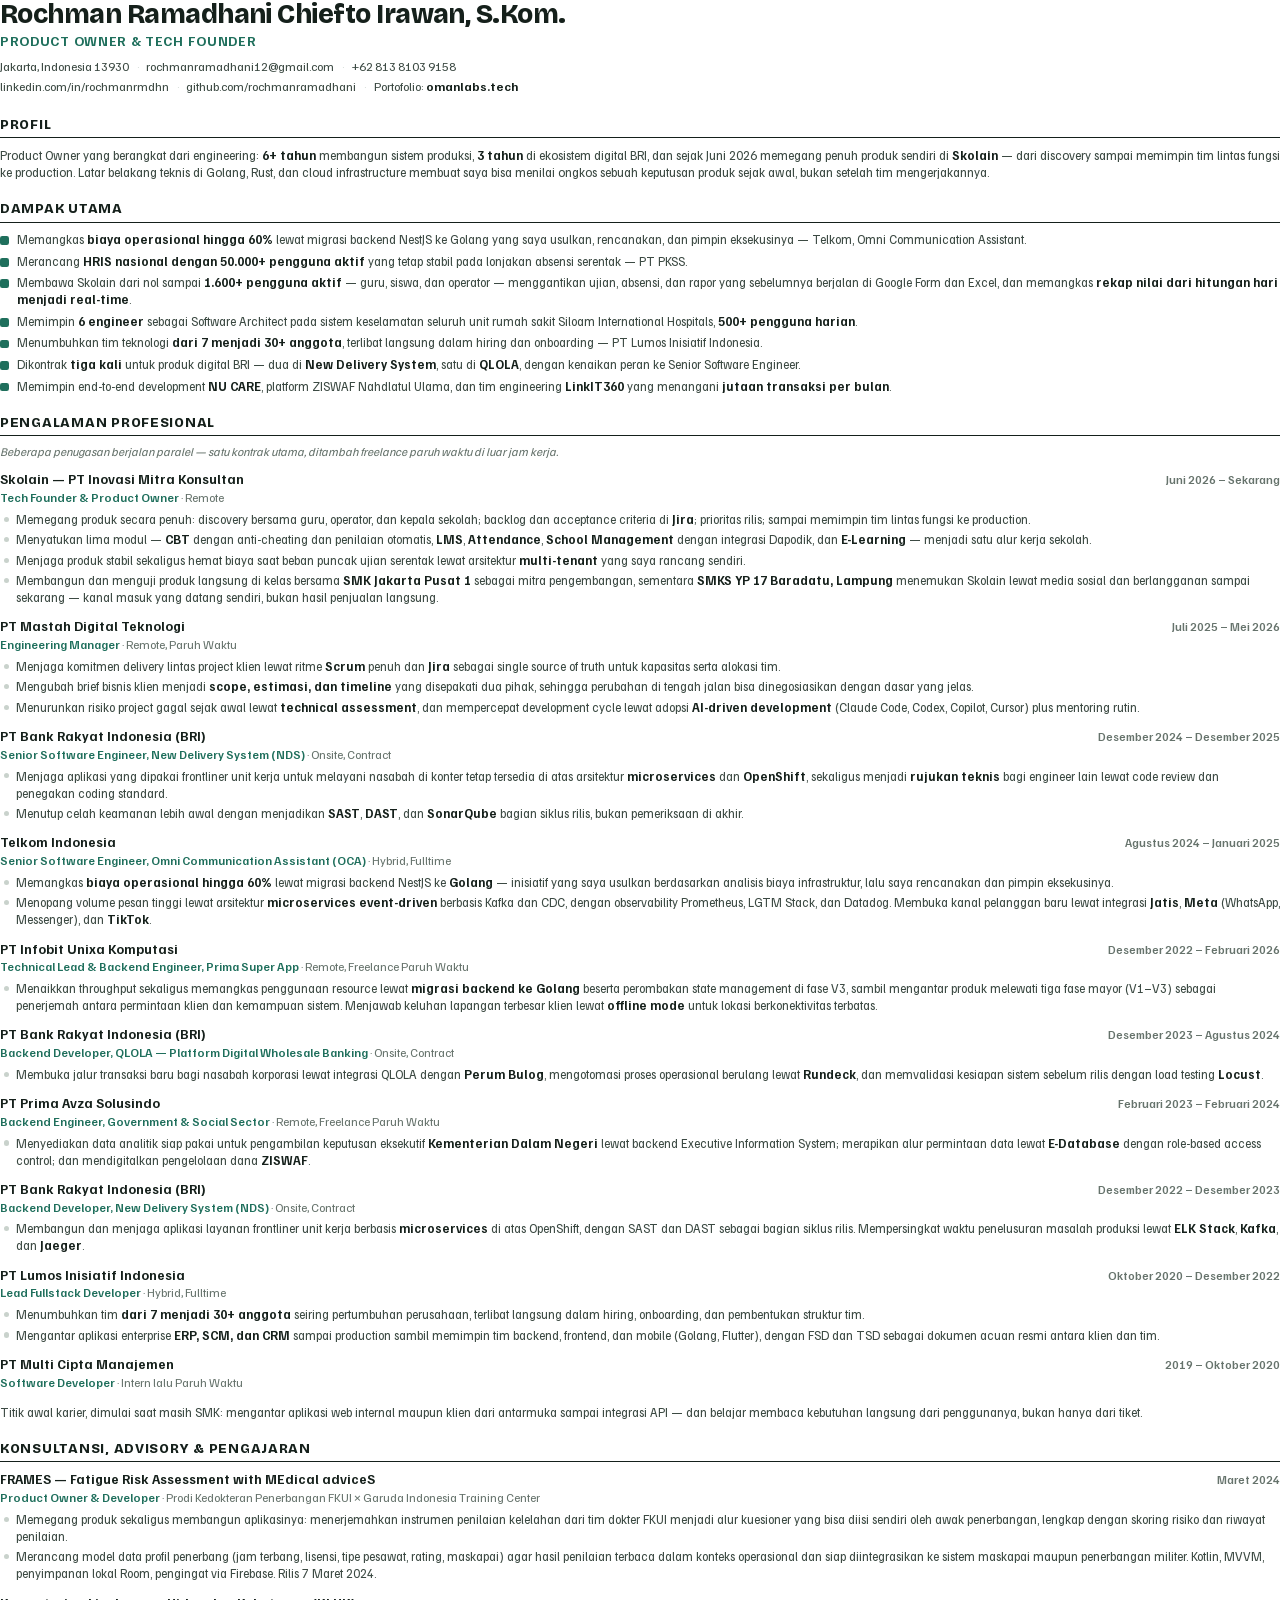
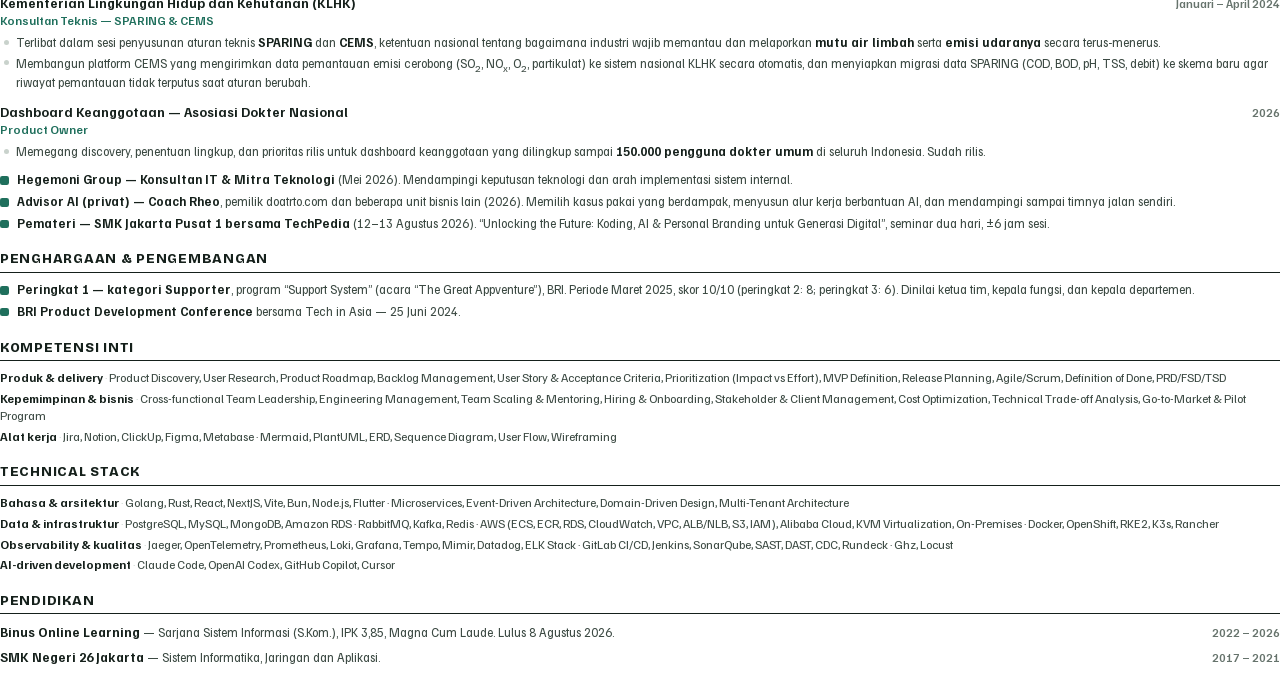
==== cv/cv.html @ 1f4e5f68 "feat: pindahkan portofolio ke omanlabs.tech Kanonik, og:url, sitemap, robots, dan tautan portofolio " ====
<!DOCTYPE html>
<html lang="id">
<head>
<meta charset="utf-8">
<title>CV — Rochman Ramadhani Chiefto Irawan</title>
<link rel="stylesheet" href="cv.css">
</head>
<body>

<header>
  <h1>Rochman Ramadhani Chiefto Irawan, S.Kom.</h1>
  <p class="role">Product Owner &amp; Tech Founder</p>
  <p class="contact">
    Jakarta, Indonesia 13930
    <span class="sep">·</span> <a href="mailto:rochmanramadhani12@gmail.com">rochmanramadhani12@gmail.com</a>
    <span class="sep">·</span> <a href="https://wa.me/6281381039158">+62 813 8103 9158</a><br>
    <a href="https://www.linkedin.com/in/rochmanrmdhn">linkedin.com/in/rochmanrmdhn</a>
    <span class="sep">·</span> <a href="https://github.com/rochmanramadhani">github.com/rochmanramadhani</a>
    <span class="sep">·</span> Portofolio: <a class="portfolio" href="https://omanlabs.tech">omanlabs.tech</a>
  </p>
</header>

<h2>Profil</h2>
<p class="profil">
  Product Owner yang berangkat dari engineering: <b>6+ tahun</b> membangun sistem produksi, <b>3 tahun</b> di
  ekosistem digital BRI, dan sejak Juni 2026 memegang penuh produk sendiri di <b>Skolain</b> — dari discovery sampai
  memimpin tim lintas fungsi ke production. Latar belakang teknis di Golang, Rust, dan cloud infrastructure
  membuat saya bisa menilai ongkos sebuah keputusan produk sejak awal, bukan setelah tim mengerjakannya.
</p>

<h2>Dampak Utama</h2>
<ul class="dampak">
  <li>Memangkas <b>biaya operasional hingga 60%</b> lewat migrasi backend NestJS ke Golang yang saya usulkan,
      rencanakan, dan pimpin eksekusinya — Telkom, Omni Communication Assistant.</li>
  <li>Merancang <b>HRIS nasional dengan 50.000+ pengguna aktif</b> yang tetap stabil pada lonjakan absensi
      serentak — PT PKSS.</li>
  <li>Membawa Skolain dari nol sampai <b>1.600+ pengguna aktif</b> — guru, siswa, dan operator — menggantikan
      ujian, absensi, dan rapor yang sebelumnya berjalan di Google Form dan Excel, dan memangkas
      <b>rekap nilai dari hitungan hari menjadi real-time</b>.</li>
  <li>Memimpin <b>6 engineer</b> sebagai Software Architect pada sistem keselamatan seluruh unit rumah sakit
      Siloam International Hospitals, <b>500+ pengguna harian</b>.</li>
  <li>Menumbuhkan tim teknologi <b>dari 7 menjadi 30+ anggota</b>, terlibat langsung dalam hiring dan
      onboarding — PT Lumos Inisiatif Indonesia.</li>
  <li>Dikontrak <b>tiga kali</b> untuk produk digital BRI — dua di <b>New Delivery System</b>, satu di <b>QLOLA</b>,
      dengan kenaikan peran ke Senior Software Engineer.</li>
  <li>Memimpin end-to-end development <b>NU CARE</b>, platform ZISWAF Nahdlatul Ulama, dan tim engineering
      <b>LinkIT360</b> yang menangani <b>jutaan transaksi per bulan</b>.</li>
</ul>

<h2>Pengalaman Profesional</h2>
<p class="note">
  Beberapa penugasan berjalan paralel — satu kontrak utama, ditambah freelance paruh waktu di luar jam kerja.
</p>

<div class="entry">
  <div class="entry-head">
    <span class="entry-org">Skolain — PT Inovasi Mitra Konsultan</span>
    <span class="entry-when">Juni 2026 – Sekarang</span>
  </div>
  <p class="entry-role">Tech Founder &amp; Product Owner <span class="mode">· Remote</span></p>
  <ul>
    <li>Memegang produk secara penuh: discovery bersama guru, operator, dan kepala sekolah; backlog dan
        acceptance criteria di <b>Jira</b>; prioritas rilis; sampai memimpin tim lintas fungsi ke production.</li>
    <li>Menyatukan lima modul — <b>CBT</b> dengan anti-cheating dan penilaian otomatis, <b>LMS</b>,
        <b>Attendance</b>, <b>School Management</b> dengan integrasi Dapodik, dan <b>E-Learning</b> — menjadi
        satu alur kerja sekolah.</li>
    <li>Menjaga produk stabil sekaligus hemat biaya saat beban puncak ujian serentak lewat arsitektur
        <b>multi-tenant</b> yang saya rancang sendiri.</li>
    <li>Membangun dan menguji produk langsung di kelas bersama <b>SMK Jakarta Pusat 1</b> sebagai mitra
        pengembangan, sementara <b>SMKS YP 17 Baradatu, Lampung</b> menemukan Skolain lewat media sosial
        dan berlangganan sampai sekarang — kanal masuk yang datang sendiri, bukan hasil penjualan langsung.</li>
  </ul>
</div>

<div class="entry">
  <div class="entry-head">
    <span class="entry-org">PT Mastah Digital Teknologi</span>
    <span class="entry-when">Juli 2025 – Mei 2026</span>
  </div>
  <p class="entry-role">Engineering Manager <span class="mode">· Remote, Paruh Waktu</span></p>
  <ul>
    <li>Menjaga komitmen delivery lintas project klien lewat ritme <b>Scrum</b> penuh dan <b>Jira</b> sebagai
        single source of truth untuk kapasitas serta alokasi tim.</li>
    <li>Mengubah brief bisnis klien menjadi <b>scope, estimasi, dan timeline</b> yang disepakati dua pihak,
        sehingga perubahan di tengah jalan bisa dinegosiasikan dengan dasar yang jelas.</li>
    <li>Menurunkan risiko project gagal sejak awal lewat <b>technical assessment</b>, dan mempercepat development
        cycle lewat adopsi <b>AI-driven development</b> (Claude Code, Codex, Copilot, Cursor) plus mentoring rutin.</li>
  </ul>
</div>

<div class="entry">
  <div class="entry-head">
    <span class="entry-org">PT Bank Rakyat Indonesia (BRI)</span>
    <span class="entry-when">Desember 2024 – Desember 2025</span>
  </div>
  <p class="entry-role">Senior Software Engineer, New Delivery System (NDS) <span class="mode">· Onsite, Contract</span></p>
  <ul>
    <li>Menjaga aplikasi yang dipakai frontliner unit kerja untuk melayani nasabah di konter tetap tersedia
        di atas arsitektur <b>microservices</b> dan <b>OpenShift</b>, sekaligus menjadi <b>rujukan teknis</b>
        bagi engineer lain lewat code review dan penegakan coding standard.</li>
    <li>Menutup celah keamanan lebih awal dengan menjadikan <b>SAST</b>, <b>DAST</b>, dan <b>SonarQube</b>
        bagian siklus rilis, bukan pemeriksaan di akhir.</li>
  </ul>
</div>

<div class="entry">
  <div class="entry-head">
    <span class="entry-org">Telkom Indonesia</span>
    <span class="entry-when">Agustus 2024 – Januari 2025</span>
  </div>
  <p class="entry-role">Senior Software Engineer, Omni Communication Assistant (OCA) <span class="mode">· Hybrid, Fulltime</span></p>
  <ul>
    <li>Memangkas <b>biaya operasional hingga 60%</b> lewat migrasi backend NestJS ke <b>Golang</b> — inisiatif
        yang saya usulkan berdasarkan analisis biaya infrastruktur, lalu saya rencanakan dan pimpin eksekusinya.</li>
    <li>Menopang volume pesan tinggi lewat arsitektur <b>microservices event-driven</b> berbasis Kafka dan CDC,
        dengan observability Prometheus, LGTM Stack, dan Datadog. Membuka kanal pelanggan baru lewat integrasi
        <b>Jatis</b>, <b>Meta</b> (WhatsApp, Messenger), dan <b>TikTok</b>.</li>
  </ul>
</div>

<div class="entry">
  <div class="entry-head">
    <span class="entry-org">PT Infobit Unixa Komputasi</span>
    <span class="entry-when">Desember 2022 – Februari 2026</span>
  </div>
  <p class="entry-role">Technical Lead &amp; Backend Engineer, Prima Super App <span class="mode">· Remote, Freelance Paruh Waktu</span></p>
  <ul>
    <li>Menaikkan throughput sekaligus memangkas penggunaan resource lewat <b>migrasi backend ke Golang</b>
        beserta perombakan state management di fase V3, sambil mengantar produk melewati tiga fase mayor (V1–V3)
        sebagai penerjemah antara permintaan klien dan kemampuan sistem. Menjawab keluhan lapangan terbesar klien
        lewat <b>offline mode</b> untuk lokasi berkonektivitas terbatas.</li>

  </ul>
</div>

<div class="entry">
  <div class="entry-head">
    <span class="entry-org">PT Bank Rakyat Indonesia (BRI)</span>
    <span class="entry-when">Desember 2023 – Agustus 2024</span>
  </div>
  <p class="entry-role">Backend Developer, QLOLA — Platform Digital Wholesale Banking <span class="mode">· Onsite, Contract</span></p>
  <ul>
    <li>Membuka jalur transaksi baru bagi nasabah korporasi lewat integrasi QLOLA dengan <b>Perum Bulog</b>,
        mengotomasi proses operasional berulang lewat <b>Rundeck</b>, dan memvalidasi kesiapan sistem sebelum rilis
        dengan load testing <b>Locust</b>.</li>
  </ul>
</div>

<div class="entry">
  <div class="entry-head">
    <span class="entry-org">PT Prima Avza Solusindo</span>
    <span class="entry-when">Februari 2023 – Februari 2024</span>
  </div>
  <p class="entry-role">Backend Engineer, Government &amp; Social Sector <span class="mode">· Remote, Freelance Paruh Waktu</span></p>
  <ul>
    <li>Menyediakan data analitik siap pakai untuk pengambilan keputusan eksekutif <b>Kementerian Dalam Negeri</b>
        lewat backend Executive Information System; merapikan alur permintaan data lewat <b>E-Database</b>
        dengan role-based access control; dan mendigitalkan pengelolaan dana <b>ZISWAF</b>.</li>

  </ul>
</div>

<div class="entry">
  <div class="entry-head">
    <span class="entry-org">PT Bank Rakyat Indonesia (BRI)</span>
    <span class="entry-when">Desember 2022 – Desember 2023</span>
  </div>
  <p class="entry-role">Backend Developer, New Delivery System (NDS) <span class="mode">· Onsite, Contract</span></p>
  <ul>
    <li>Membangun dan menjaga aplikasi layanan frontliner unit kerja berbasis <b>microservices</b> di atas
        OpenShift, dengan SAST dan DAST sebagai bagian siklus rilis. Mempersingkat waktu penelusuran masalah
        produksi lewat <b>ELK Stack</b>, <b>Kafka</b>, dan <b>Jaeger</b>.</li>

  </ul>
</div>

<div class="entry">
  <div class="entry-head">
    <span class="entry-org">PT Lumos Inisiatif Indonesia</span>
    <span class="entry-when">Oktober 2020 – Desember 2022</span>
  </div>
  <p class="entry-role">Lead Fullstack Developer <span class="mode">· Hybrid, Fulltime</span></p>
  <ul>
    <li>Menumbuhkan tim <b>dari 7 menjadi 30+ anggota</b> seiring pertumbuhan perusahaan, terlibat langsung
        dalam hiring, onboarding, dan pembentukan struktur tim.</li>
    <li>Mengantar aplikasi enterprise <b>ERP, SCM, dan CRM</b> sampai production sambil memimpin tim backend,
        frontend, dan mobile (Golang, Flutter), dengan FSD dan TSD sebagai dokumen acuan resmi antara klien dan tim.</li>
  </ul>
</div>

<div class="entry">
  <div class="entry-head">
    <span class="entry-org">PT Multi Cipta Manajemen</span>
    <span class="entry-when">2019 – Oktober 2020</span>
  </div>
  <p class="entry-role">Software Developer <span class="mode">· Intern lalu Paruh Waktu</span></p>
  <p class="oneline">
    Titik awal karier, dimulai saat masih SMK: mengantar aplikasi web internal maupun klien dari antarmuka
    sampai integrasi API — dan belajar membaca kebutuhan langsung dari penggunanya, bukan hanya dari tiket.
  </p>
</div>

<h2>Konsultansi, Advisory &amp; Pengajaran</h2>

<div class="entry">
  <div class="entry-head">
    <span class="entry-org">FRAMES — Fatigue Risk Assessment with MEdical adviceS</span>
    <span class="entry-when">Maret 2024</span>
  </div>
  <p class="entry-role">Product Owner &amp; Developer <span class="mode">· Prodi Kedokteran Penerbangan FKUI × Garuda Indonesia Training Center</span></p>
  <ul>
    <li>Memegang produk sekaligus membangun aplikasinya: menerjemahkan instrumen penilaian kelelahan dari tim
        dokter FKUI menjadi alur kuesioner yang bisa diisi sendiri oleh awak penerbangan, lengkap dengan
        skoring risiko dan riwayat penilaian.</li>
    <li>Merancang model data profil penerbang (jam terbang, lisensi, tipe pesawat, rating, maskapai) agar hasil
        penilaian terbaca dalam konteks operasional dan siap diintegrasikan ke sistem maskapai maupun penerbangan
        militer. Kotlin, MVVM, penyimpanan lokal Room, pengingat via Firebase. Rilis 7 Maret 2024.</li>
  </ul>
</div>

<div class="entry">
  <div class="entry-head">
    <span class="entry-org">Kementerian Lingkungan Hidup dan Kehutanan (KLHK)</span>
    <span class="entry-when">Januari – April 2024</span>
  </div>
  <p class="entry-role">Konsultan Teknis — SPARING &amp; CEMS</p>
  <ul>
    <li>Terlibat dalam sesi penyusunan aturan teknis <b>SPARING</b> dan <b>CEMS</b>, ketentuan nasional tentang
        bagaimana industri wajib memantau dan melaporkan <b>mutu air limbah</b> serta <b>emisi udaranya</b>
        secara terus-menerus.</li>
    <li>Membangun platform CEMS yang mengirimkan data pemantauan emisi cerobong (SO<sub>2</sub>, NO<sub>x</sub>,
        O<sub>2</sub>, partikulat) ke sistem nasional KLHK secara otomatis, dan menyiapkan migrasi data SPARING
        (COD, BOD, pH, TSS, debit) ke skema baru agar riwayat pemantauan tidak terputus saat aturan berubah.</li>

  </ul>
</div>

<div class="entry">
  <div class="entry-head">
    <span class="entry-org">Dashboard Keanggotaan — Asosiasi Dokter Nasional</span>
    <span class="entry-when">2026</span>
  </div>
  <p class="entry-role">Product Owner</p>
  <ul>
    <li>Memegang discovery, penentuan lingkup, dan prioritas rilis untuk dashboard keanggotaan yang dilingkup
        sampai <b>150.000 pengguna dokter umum</b> di seluruh Indonesia. Sudah rilis.</li>
  </ul>
</div>

<ul class="dampak">
  <li><b>Hegemoni Group — Konsultan IT &amp; Mitra Teknologi</b> (Mei 2026). Mendampingi keputusan teknologi dan
      arah implementasi sistem internal.</li>
  <li><b>Advisor AI (privat) — Coach Rheo</b>, pemilik doatrto.com dan beberapa unit bisnis lain (2026). Memilih
      kasus pakai yang berdampak, menyusun alur kerja berbantuan AI, dan mendampingi sampai timnya jalan sendiri.</li>
  <li><b>Pemateri — SMK Jakarta Pusat 1 bersama TechPedia</b> (12–13 Agustus 2026). “Unlocking the Future: Koding,
      AI &amp; Personal Branding untuk Generasi Digital”, seminar dua hari, ±6 jam sesi.</li>
</ul>

<h2>Penghargaan &amp; Pengembangan</h2>
<ul class="dampak">
  <li><b>Peringkat 1 — kategori Supporter</b>, program “Support System” (acara “The Great Appventure”), BRI.
      Periode Maret 2025, skor 10/10 (peringkat 2: 8; peringkat 3: 6). Dinilai ketua tim, kepala fungsi, dan
      kepala departemen.</li>
  <li><b>BRI Product Development Conference</b> bersama Tech in Asia — 25 Juni 2024.</li>
</ul>

<h2>Kompetensi Inti</h2>
<div class="rows">
  <div class="row"><span class="k">Produk &amp; delivery</span>Product Discovery, User Research, Product Roadmap, Backlog Management, User Story &amp; Acceptance Criteria, Prioritization (Impact vs Effort), MVP Definition, Release Planning, Agile/Scrum, Definition of Done, PRD/FSD/TSD</div>
  <div class="row"><span class="k">Kepemimpinan &amp; bisnis</span>Cross-functional Team Leadership, Engineering Management, Team Scaling &amp; Mentoring, Hiring &amp; Onboarding, Stakeholder &amp; Client Management, Cost Optimization, Technical Trade-off Analysis, Go-to-Market &amp; Pilot Program</div>
  <div class="row"><span class="k">Alat kerja</span>Jira, Notion, ClickUp, Figma, Metabase · Mermaid, PlantUML, ERD, Sequence Diagram, User Flow, Wireframing</div>
</div>

<h2>Technical Stack</h2>
<div class="rows">
  <div class="row"><span class="k">Bahasa &amp; arsitektur</span>Golang, Rust, React, NextJS, Vite, Bun, Node.js, Flutter · Microservices, Event-Driven Architecture, Domain-Driven Design, Multi-Tenant Architecture</div>
  <div class="row"><span class="k">Data &amp; infrastruktur</span>PostgreSQL, MySQL, MongoDB, Amazon RDS · RabbitMQ, Kafka, Redis · AWS (ECS, ECR, RDS, CloudWatch, VPC, ALB/NLB, S3, IAM), Alibaba Cloud, KVM Virtualization, On-Premises · Docker, OpenShift, RKE2, K3s, Rancher</div>
  <div class="row"><span class="k">Observability &amp; kualitas</span>Jaeger, OpenTelemetry, Prometheus, Loki, Grafana, Tempo, Mimir, Datadog, ELK Stack · GitLab CI/CD, Jenkins, SonarQube, SAST, DAST, CDC, Rundeck · Ghz, Locust</div>
  <div class="row"><span class="k">AI-driven development</span>Claude Code, OpenAI Codex, GitHub Copilot, Cursor</div>
</div>

<h2>Pendidikan</h2>
<div class="edu">
  <span class="what"><b>Binus Online Learning</b> — Sarjana Sistem Informasi (S.Kom.), IPK 3,85, Magna Cum Laude. Lulus 8 Agustus 2026.</span>
  <span class="when">2022 – 2026</span>
</div>
<div class="edu">
  <span class="what"><b>SMK Negeri 26 Jakarta</b> — Sistem Informatika, Jaringan dan Aplikasi.</span>
  <span class="when">2017 – 2021</span>
</div>



</body>
</html>
---- cv/cv.css ----
/* ============================================================
   CV — Rochman Ramadhani Chiefto Irawan
   Satu kolom, teks asli, tanpa tabel layout dan tanpa gambar teks.
   Dirender lewat Chrome headless --print-to-pdf (lihat build.sh).

   Aturan yang dipegang di sini:
   - Satu kolom penuh. Parser ATS membaca dua kolom secara acak.
   - Semua tautan dicetak sebagai URL yang terlihat, bukan anchor text.
     Parser membuang href dan menyimpan teksnya — CV lama menghasilkan
     literal "linkedin" tanpa alamat sama sekali.
   - Font di-embed lokal. Jangan pakai <link> Google Fonts: headless
     Chrome bisa mencetak sebelum webfont selesai dimuat, dan PDF-nya
     diam-diam beda dari preview di browser.
   ============================================================ */

@font-face{font-family:'Familjen Grotesk';font-style:normal;font-weight:400 700;font-display:block;
  src:url(../assets/fonts/familjen-grotesk.woff2) format('woff2');}
@font-face{font-family:'Bricolage Grotesque';font-style:normal;font-weight:400 800;font-display:block;
  src:url(../assets/fonts/bricolage-grotesque.woff2) format('woff2');}

@page{size:A4;margin:12mm 13mm 11mm;}

:root{
  --ink:#15201B;
  --ink-soft:#3C4A43;
  --ink-mute:#66736C;
  --rule:#C9D2CC;
  --accent:#1F6F5C;
}

*{box-sizing:border-box;}
html,body{margin:0;padding:0;}
body{
  font-family:'Familjen Grotesk',-apple-system,BlinkMacSystemFont,'Segoe UI',sans-serif;
  font-size:9.4pt;
  line-height:1.38;
  color:var(--ink);
  -webkit-print-color-adjust:exact;print-color-adjust:exact;
}

/* ---------- kepala ---------- */
h1{
  margin:0 0 .8mm;
  font-family:'Bricolage Grotesque','Familjen Grotesk',sans-serif;
  font-size:20pt;font-weight:800;letter-spacing:-.02em;line-height:1.05;
}
.role{
  margin:0 0 1.9mm;
  font-size:10.4pt;font-weight:700;letter-spacing:.05em;text-transform:uppercase;
  color:var(--accent);
}
.contact{margin:0;font-size:9.3pt;line-height:1.6;color:var(--ink-soft);}
.contact a{color:var(--ink-soft);text-decoration:none;}
.contact a.portfolio{color:var(--ink);font-weight:700;}
/* Anchor lain di badan dokumen tetap tampak seperti teks biasa —
   yang penting bisa diklik, bukan tampil biru bergaris bawah. */
a{color:inherit;text-decoration:none;}
.contact .sep{color:var(--rule);padding:0 1.5mm;}
.portfolio{font-weight:700;color:var(--ink);}

/* ---------- judul bagian ---------- */
h2{
  margin:5mm 0 2.2mm;
  padding-bottom:.8mm;
  border-bottom:1.1pt solid var(--ink);
  font-family:'Bricolage Grotesque','Familjen Grotesk',sans-serif;
  font-size:10pt;font-weight:800;letter-spacing:.055em;text-transform:uppercase;
  break-after:avoid;page-break-after:avoid;
}

/* ---------- profil ---------- */
.profil{margin:0;font-size:9.5pt;line-height:1.38;color:var(--ink-soft);}
.profil b{color:var(--ink);font-weight:700;}

/* ---------- dampak utama ---------- */
.dampak{margin:0;padding:0;list-style:none;}
.dampak li{
  position:relative;padding-left:4.6mm;margin-bottom:1.2mm;
  font-size:9.4pt;line-height:1.36;color:var(--ink-soft);
}
.dampak li::before{
  content:"";position:absolute;left:0;top:1.35mm;
  width:2.3mm;height:2.3mm;border-radius:.6mm;background:var(--accent);
}
.dampak b{color:var(--ink);font-weight:700;}

/* ---------- entri pengalaman ---------- */
.entry{margin-bottom:3mm;break-inside:avoid;page-break-inside:avoid;}
.entry-head{display:flex;justify-content:space-between;align-items:baseline;gap:6mm;}
.entry-org{font-size:10pt;font-weight:700;color:var(--ink);}
.entry-when{flex:0 0 auto;font-size:8.7pt;font-weight:600;color:var(--ink-mute);white-space:nowrap;}
.entry-role{margin:.3mm 0 1.1mm;font-size:9.1pt;font-weight:600;color:var(--accent);}
.entry-role .mode{font-weight:400;color:var(--ink-mute);}

.entry ul{margin:0;padding:0 0 0 4.2mm;list-style:none;}
.entry li{position:relative;margin-bottom:.9mm;font-size:9.4pt;line-height:1.36;color:var(--ink-soft);}
.entry li::before{
  content:"";position:absolute;left:-3.2mm;top:1.55mm;
  width:1.35mm;height:1.35mm;border-radius:50%;background:var(--rule);
}
.entry li b{color:var(--ink);font-weight:700;}

/* satu baris tanpa bullet, untuk peran-peran awal */
.entry .oneline{font-size:9.4pt;line-height:1.36;color:var(--ink-soft);}

/* ---------- catatan kecil di bawah judul bagian ---------- */
.note{
  margin:0 0 2.6mm;font-size:8.9pt;line-height:1.38;color:var(--ink-mute);font-style:italic;
}

/* ---------- kompetensi & stack ---------- */
.rows{margin:0;}
.row{margin-bottom:1.1mm;font-size:9.2pt;line-height:1.36;color:var(--ink-soft);}
.row .k{font-weight:700;color:var(--ink);}
.row .k::after{content:" · ";color:var(--rule);font-weight:400;}

/* ---------- pendidikan ---------- */
.edu{display:flex;justify-content:space-between;align-items:baseline;gap:6mm;margin-bottom:1.8mm;}
.edu .what{font-size:9.4pt;color:var(--ink-soft);}
.edu .what b{font-size:9.9pt;color:var(--ink);font-weight:700;}
.edu .when{flex:0 0 auto;font-size:8.7pt;font-weight:600;color:var(--ink-mute);white-space:nowrap;}

/* ---------- kaki ---------- */
.tail{
  margin-top:3mm;padding-top:1.6mm;border-top:.8pt solid var(--rule);
  font-size:8.6pt;color:var(--ink-mute);
}
.tail b{color:var(--ink);}
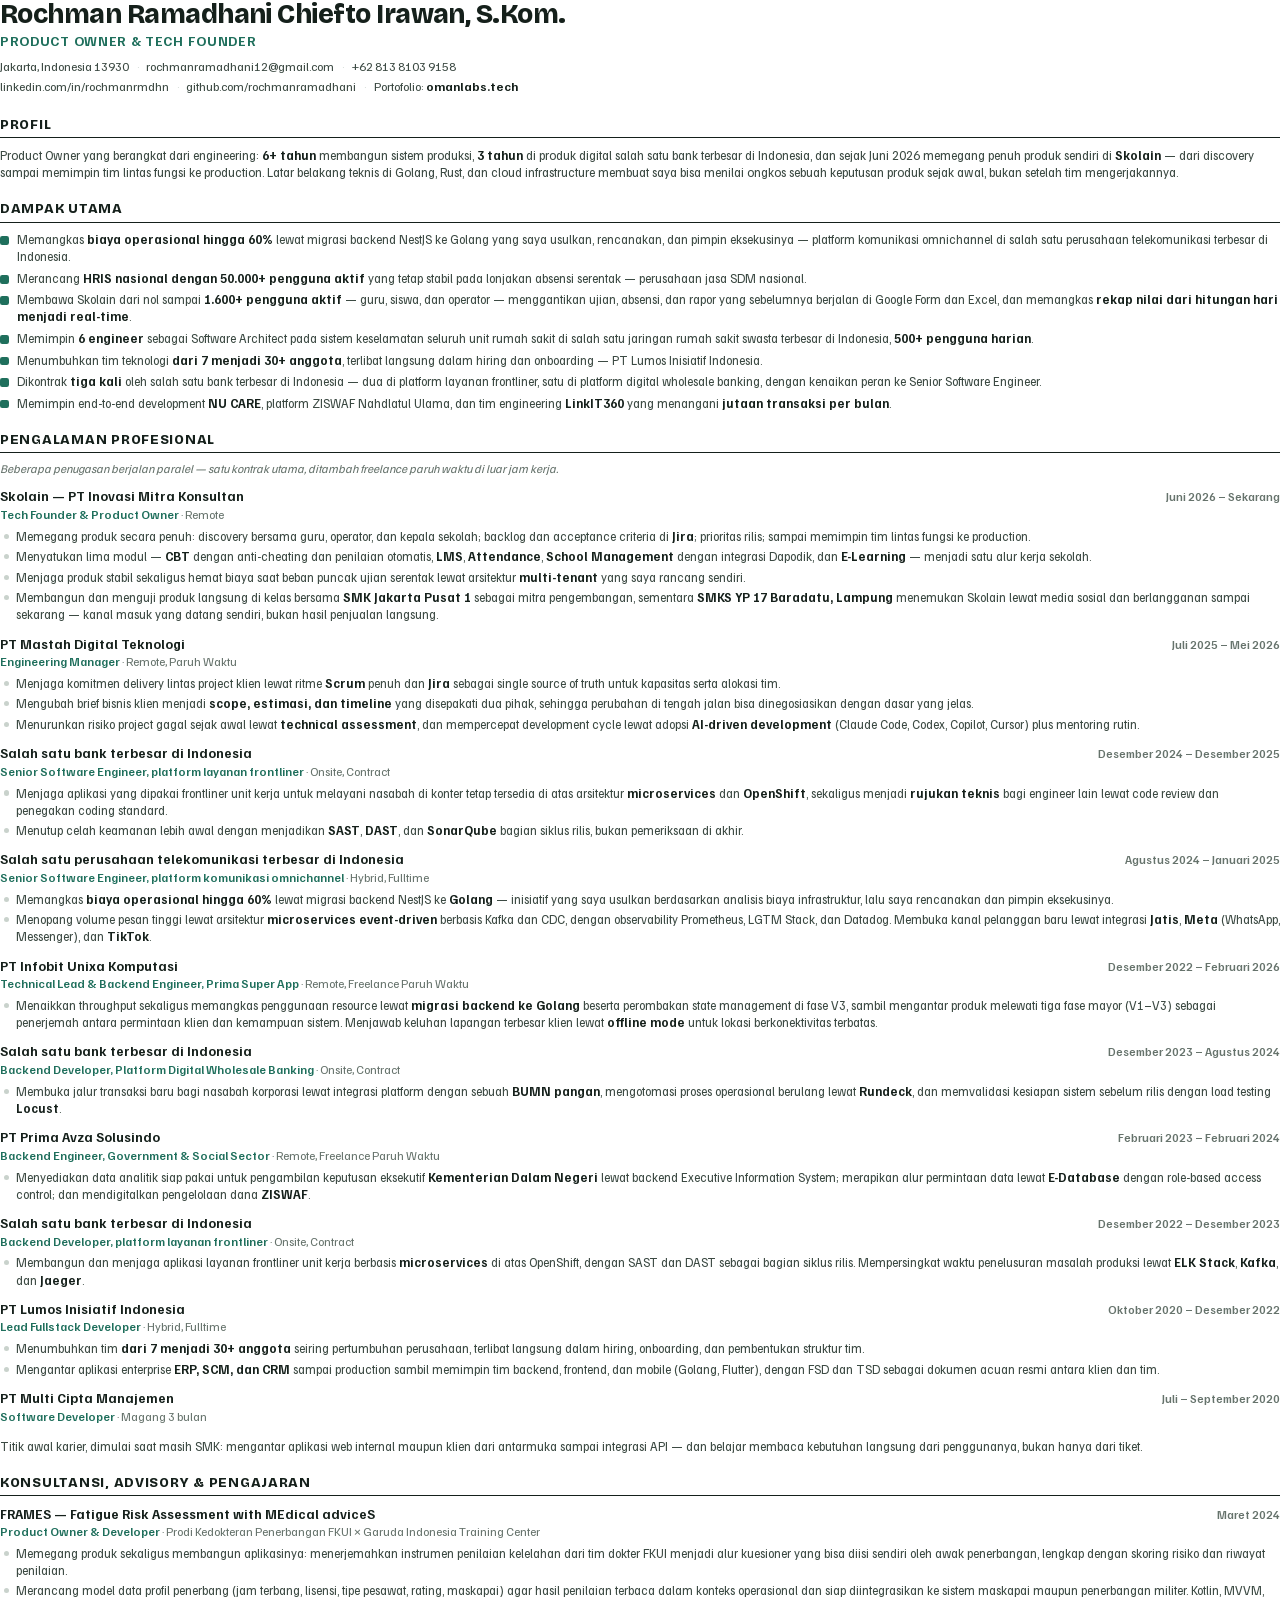
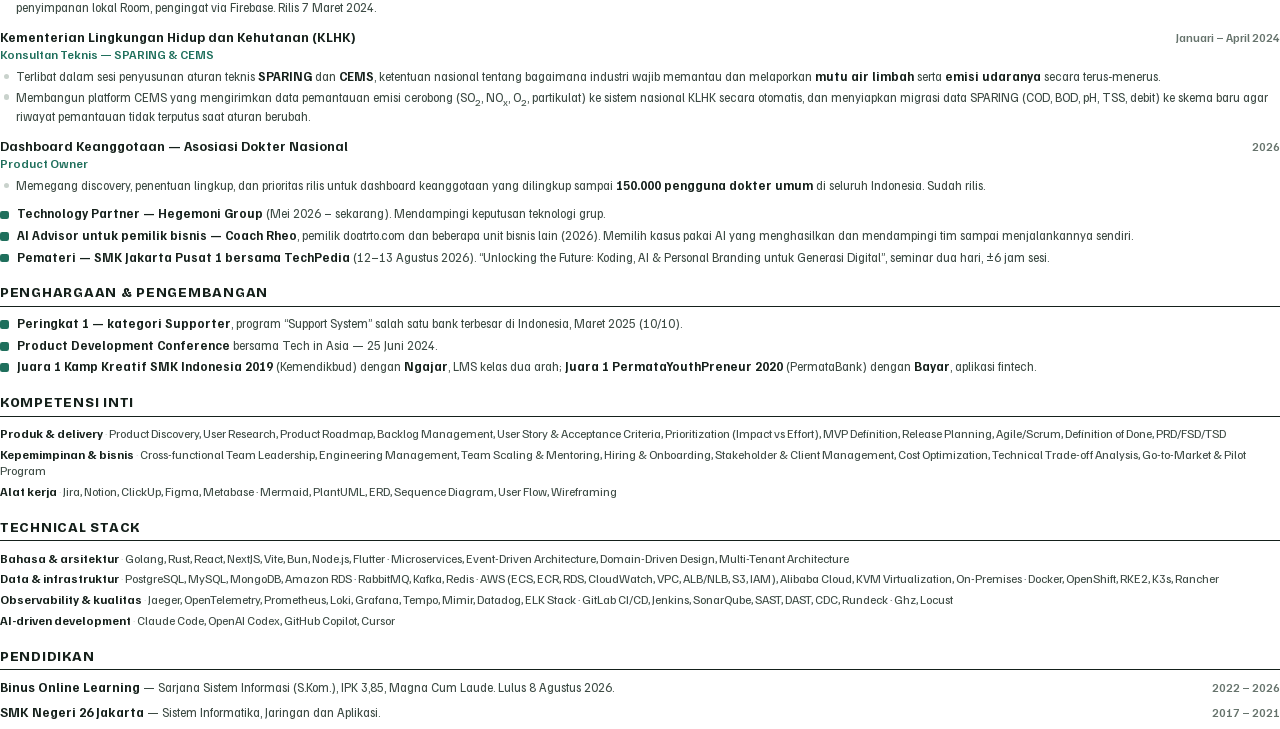
==== commit e0f0f866: "feat: profil v4 — 6+ tahun, nama klien disamarkan, Ngajar & Bayar, PROFIL.md" ====
--- a/cv/cv.html
+++ b/cv/cv.html
@@ -23,26 +23,28 @@
 <h2>Profil</h2>
 <p class="profil">
   Product Owner yang berangkat dari engineering: <b>6+ tahun</b> membangun sistem produksi, <b>3 tahun</b> di
-  ekosistem digital BRI, dan sejak Juni 2026 memegang penuh produk sendiri di <b>Skolain</b> — dari discovery sampai
-  memimpin tim lintas fungsi ke production. Latar belakang teknis di Golang, Rust, dan cloud infrastructure
-  membuat saya bisa menilai ongkos sebuah keputusan produk sejak awal, bukan setelah tim mengerjakannya.
+  produk digital salah satu bank terbesar di Indonesia, dan sejak Juni 2026 memegang penuh produk sendiri di
+  <b>Skolain</b> — dari discovery sampai memimpin tim lintas fungsi ke production. Latar belakang teknis di Golang,
+  Rust, dan cloud infrastructure membuat saya bisa menilai ongkos sebuah keputusan produk sejak awal, bukan
+  setelah tim mengerjakannya.
 </p>
 
 <h2>Dampak Utama</h2>
 <ul class="dampak">
   <li>Memangkas <b>biaya operasional hingga 60%</b> lewat migrasi backend NestJS ke Golang yang saya usulkan,
-      rencanakan, dan pimpin eksekusinya — Telkom, Omni Communication Assistant.</li>
+      rencanakan, dan pimpin eksekusinya — platform komunikasi omnichannel di salah satu perusahaan
+      telekomunikasi terbesar di Indonesia.</li>
   <li>Merancang <b>HRIS nasional dengan 50.000+ pengguna aktif</b> yang tetap stabil pada lonjakan absensi
-      serentak — PT PKSS.</li>
+      serentak — perusahaan jasa SDM nasional.</li>
   <li>Membawa Skolain dari nol sampai <b>1.600+ pengguna aktif</b> — guru, siswa, dan operator — menggantikan
       ujian, absensi, dan rapor yang sebelumnya berjalan di Google Form dan Excel, dan memangkas
       <b>rekap nilai dari hitungan hari menjadi real-time</b>.</li>
   <li>Memimpin <b>6 engineer</b> sebagai Software Architect pada sistem keselamatan seluruh unit rumah sakit
-      Siloam International Hospitals, <b>500+ pengguna harian</b>.</li>
+      di salah satu jaringan rumah sakit swasta terbesar di Indonesia, <b>500+ pengguna harian</b>.</li>
   <li>Menumbuhkan tim teknologi <b>dari 7 menjadi 30+ anggota</b>, terlibat langsung dalam hiring dan
       onboarding — PT Lumos Inisiatif Indonesia.</li>
-  <li>Dikontrak <b>tiga kali</b> untuk produk digital BRI — dua di <b>New Delivery System</b>, satu di <b>QLOLA</b>,
-      dengan kenaikan peran ke Senior Software Engineer.</li>
+  <li>Dikontrak <b>tiga kali</b> oleh salah satu bank terbesar di Indonesia — dua di platform layanan frontliner,
+      satu di platform digital wholesale banking, dengan kenaikan peran ke Senior Software Engineer.</li>
   <li>Memimpin end-to-end development <b>NU CARE</b>, platform ZISWAF Nahdlatul Ulama, dan tim engineering
       <b>LinkIT360</b> yang menangani <b>jutaan transaksi per bulan</b>.</li>
 </ul>
@@ -90,10 +92,10 @@
 
 <div class="entry">
   <div class="entry-head">
-    <span class="entry-org">PT Bank Rakyat Indonesia (BRI)</span>
+    <span class="entry-org">Salah satu bank terbesar di Indonesia</span>
     <span class="entry-when">Desember 2024 – Desember 2025</span>
   </div>
-  <p class="entry-role">Senior Software Engineer, New Delivery System (NDS) <span class="mode">· Onsite, Contract</span></p>
+  <p class="entry-role">Senior Software Engineer, platform layanan frontliner <span class="mode">· Onsite, Contract</span></p>
   <ul>
     <li>Menjaga aplikasi yang dipakai frontliner unit kerja untuk melayani nasabah di konter tetap tersedia
         di atas arsitektur <b>microservices</b> dan <b>OpenShift</b>, sekaligus menjadi <b>rujukan teknis</b>
@@ -105,10 +107,10 @@
 
 <div class="entry">
   <div class="entry-head">
-    <span class="entry-org">Telkom Indonesia</span>
+    <span class="entry-org">Salah satu perusahaan telekomunikasi terbesar di Indonesia</span>
     <span class="entry-when">Agustus 2024 – Januari 2025</span>
   </div>
-  <p class="entry-role">Senior Software Engineer, Omni Communication Assistant (OCA) <span class="mode">· Hybrid, Fulltime</span></p>
+  <p class="entry-role">Senior Software Engineer, platform komunikasi omnichannel <span class="mode">· Hybrid, Fulltime</span></p>
   <ul>
     <li>Memangkas <b>biaya operasional hingga 60%</b> lewat migrasi backend NestJS ke <b>Golang</b> — inisiatif
         yang saya usulkan berdasarkan analisis biaya infrastruktur, lalu saya rencanakan dan pimpin eksekusinya.</li>
@@ -135,12 +137,12 @@
 
 <div class="entry">
   <div class="entry-head">
-    <span class="entry-org">PT Bank Rakyat Indonesia (BRI)</span>
+    <span class="entry-org">Salah satu bank terbesar di Indonesia</span>
     <span class="entry-when">Desember 2023 – Agustus 2024</span>
   </div>
-  <p class="entry-role">Backend Developer, QLOLA — Platform Digital Wholesale Banking <span class="mode">· Onsite, Contract</span></p>
-  <ul>
-    <li>Membuka jalur transaksi baru bagi nasabah korporasi lewat integrasi QLOLA dengan <b>Perum Bulog</b>,
+  <p class="entry-role">Backend Developer, Platform Digital Wholesale Banking <span class="mode">· Onsite, Contract</span></p>
+  <ul>
+    <li>Membuka jalur transaksi baru bagi nasabah korporasi lewat integrasi platform dengan sebuah <b>BUMN pangan</b>,
         mengotomasi proses operasional berulang lewat <b>Rundeck</b>, dan memvalidasi kesiapan sistem sebelum rilis
         dengan load testing <b>Locust</b>.</li>
   </ul>
@@ -162,10 +164,10 @@
 
 <div class="entry">
   <div class="entry-head">
-    <span class="entry-org">PT Bank Rakyat Indonesia (BRI)</span>
+    <span class="entry-org">Salah satu bank terbesar di Indonesia</span>
     <span class="entry-when">Desember 2022 – Desember 2023</span>
   </div>
-  <p class="entry-role">Backend Developer, New Delivery System (NDS) <span class="mode">· Onsite, Contract</span></p>
+  <p class="entry-role">Backend Developer, platform layanan frontliner <span class="mode">· Onsite, Contract</span></p>
   <ul>
     <li>Membangun dan menjaga aplikasi layanan frontliner unit kerja berbasis <b>microservices</b> di atas
         OpenShift, dengan SAST dan DAST sebagai bagian siklus rilis. Mempersingkat waktu penelusuran masalah
@@ -191,9 +193,9 @@
 <div class="entry">
   <div class="entry-head">
     <span class="entry-org">PT Multi Cipta Manajemen</span>
-    <span class="entry-when">2019 – Oktober 2020</span>
-  </div>
-  <p class="entry-role">Software Developer <span class="mode">· Intern lalu Paruh Waktu</span></p>
+    <span class="entry-when">Juli – September 2020</span>
+  </div>
+  <p class="entry-role">Software Developer <span class="mode">· Magang 3 bulan</span></p>
   <p class="oneline">
     Titik awal karier, dimulai saat masih SMK: mengantar aplikasi web internal maupun klien dari antarmuka
     sampai integrasi API — dan belajar membaca kebutuhan langsung dari penggunanya, bukan hanya dari tiket.
@@ -248,20 +250,19 @@
 </div>
 
 <ul class="dampak">
-  <li><b>Hegemoni Group — Konsultan IT &amp; Mitra Teknologi</b> (Mei 2026). Mendampingi keputusan teknologi dan
-      arah implementasi sistem internal.</li>
-  <li><b>Advisor AI (privat) — Coach Rheo</b>, pemilik doatrto.com dan beberapa unit bisnis lain (2026). Memilih
-      kasus pakai yang berdampak, menyusun alur kerja berbantuan AI, dan mendampingi sampai timnya jalan sendiri.</li>
+  <li><b>Technology Partner — Hegemoni Group</b> (Mei 2026 – sekarang). Mendampingi keputusan teknologi grup.</li>
+  <li><b>AI Advisor untuk pemilik bisnis — Coach Rheo</b>, pemilik doatrto.com dan beberapa unit bisnis lain (2026).
+      Memilih kasus pakai AI yang menghasilkan dan mendampingi tim sampai menjalankannya sendiri.</li>
   <li><b>Pemateri — SMK Jakarta Pusat 1 bersama TechPedia</b> (12–13 Agustus 2026). “Unlocking the Future: Koding,
       AI &amp; Personal Branding untuk Generasi Digital”, seminar dua hari, ±6 jam sesi.</li>
 </ul>
 
 <h2>Penghargaan &amp; Pengembangan</h2>
 <ul class="dampak">
-  <li><b>Peringkat 1 — kategori Supporter</b>, program “Support System” (acara “The Great Appventure”), BRI.
-      Periode Maret 2025, skor 10/10 (peringkat 2: 8; peringkat 3: 6). Dinilai ketua tim, kepala fungsi, dan
-      kepala departemen.</li>
-  <li><b>BRI Product Development Conference</b> bersama Tech in Asia — 25 Juni 2024.</li>
+  <li><b>Peringkat 1 — kategori Supporter</b>, program “Support System” salah satu bank terbesar di Indonesia, Maret 2025 (10/10).</li>
+  <li><b>Product Development Conference</b> bersama Tech in Asia — 25 Juni 2024.</li>
+  <li><b>Juara 1 Kamp Kreatif SMK Indonesia 2019</b> (Kemendikbud) dengan <b>Ngajar</b>, LMS kelas dua arah;
+      <b>Juara 1 PermataYouthPreneur 2020</b> (PermataBank) dengan <b>Bayar</b>, aplikasi fintech.</li>
 </ul>
 
 <h2>Kompetensi Inti</h2>
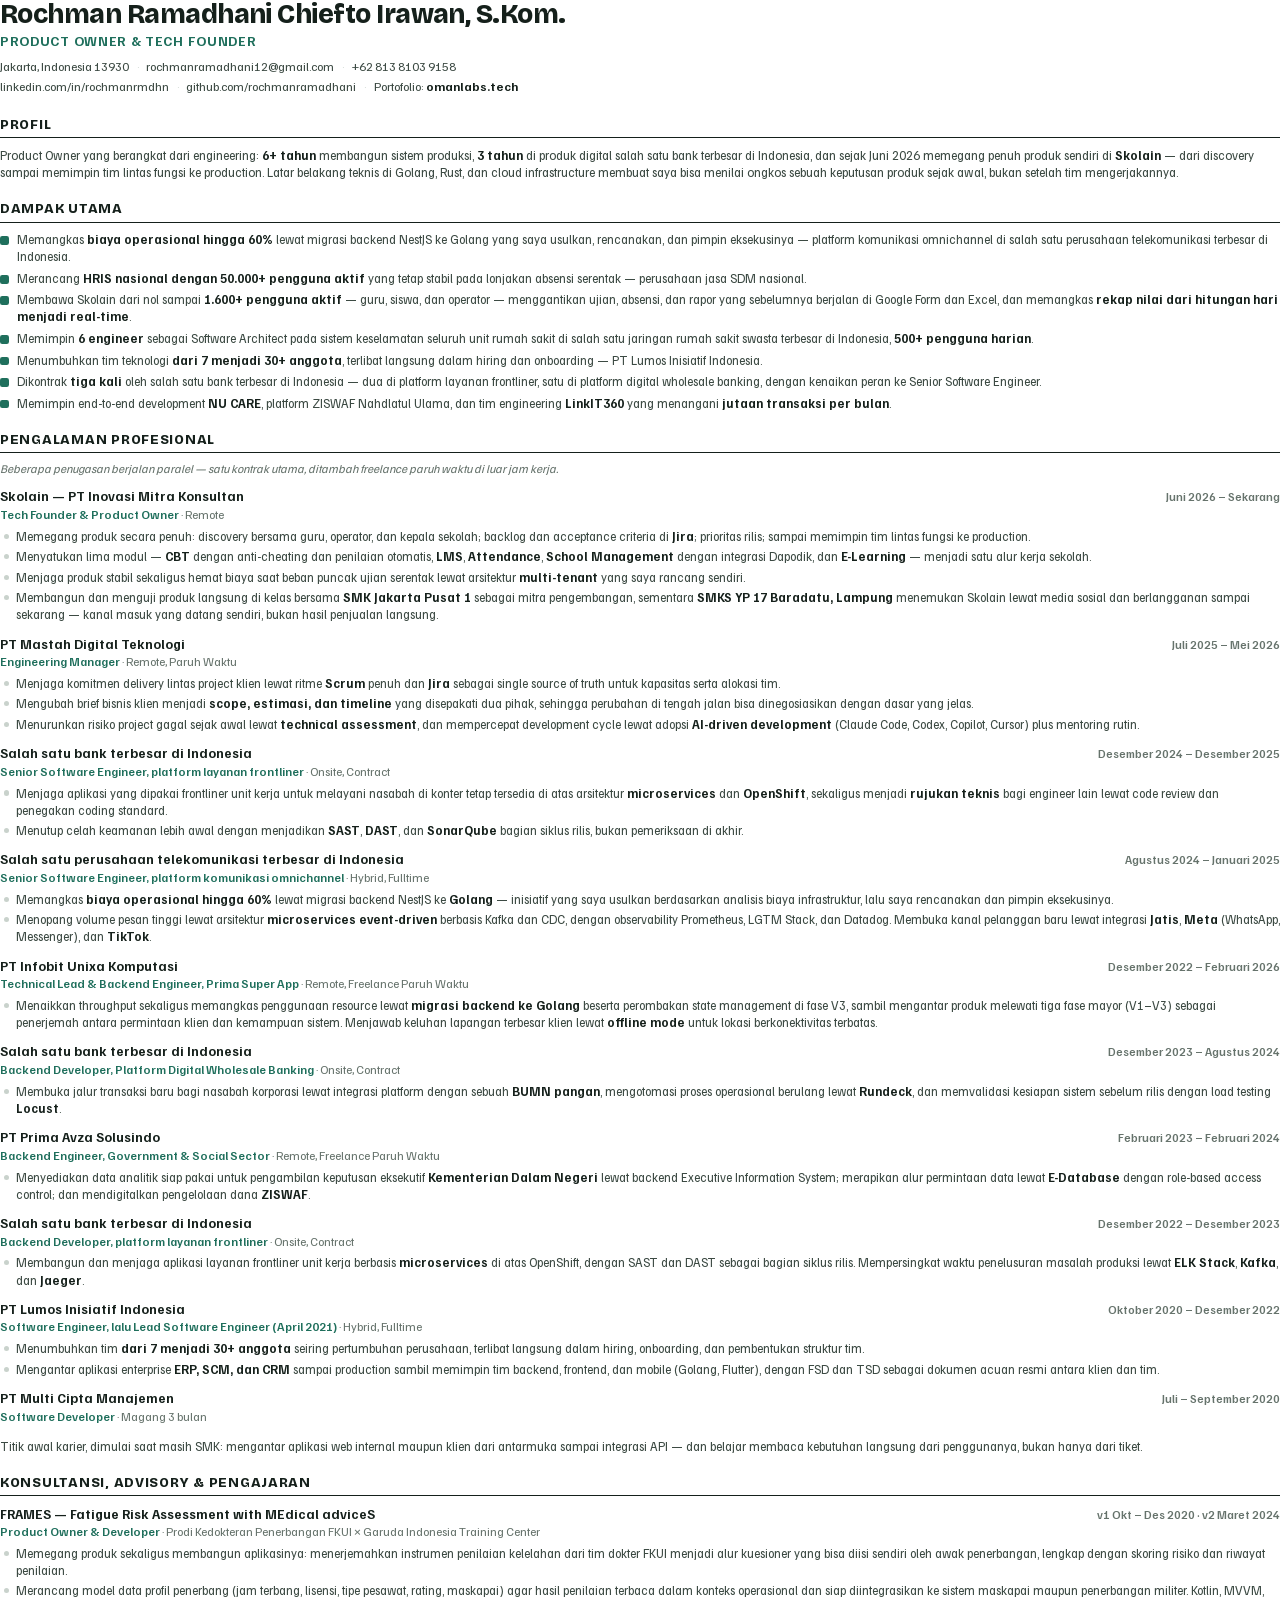
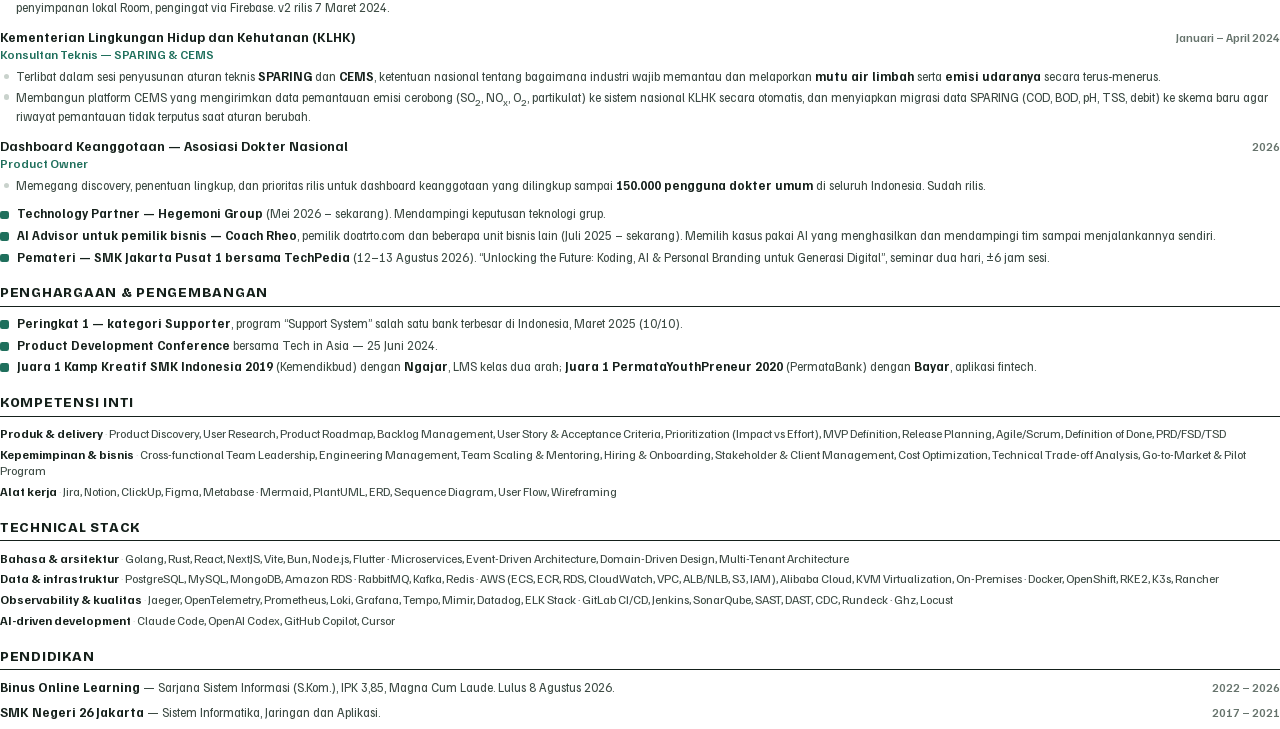
==== commit da0e291d: "fix: koreksi Lumos, FRAMES v1/v2, AI Advisor sejak Juli 2025, tanggal lahir" ====
--- a/cv/cv.html
+++ b/cv/cv.html
@@ -181,7 +181,7 @@
     <span class="entry-org">PT Lumos Inisiatif Indonesia</span>
     <span class="entry-when">Oktober 2020 – Desember 2022</span>
   </div>
-  <p class="entry-role">Lead Fullstack Developer <span class="mode">· Hybrid, Fulltime</span></p>
+  <p class="entry-role">Software Engineer, lalu Lead Software Engineer (April 2021) <span class="mode">· Hybrid, Fulltime</span></p>
   <ul>
     <li>Menumbuhkan tim <b>dari 7 menjadi 30+ anggota</b> seiring pertumbuhan perusahaan, terlibat langsung
         dalam hiring, onboarding, dan pembentukan struktur tim.</li>
@@ -207,7 +207,7 @@
 <div class="entry">
   <div class="entry-head">
     <span class="entry-org">FRAMES — Fatigue Risk Assessment with MEdical adviceS</span>
-    <span class="entry-when">Maret 2024</span>
+    <span class="entry-when">v1 Okt – Des 2020 · v2 Maret 2024</span>
   </div>
   <p class="entry-role">Product Owner &amp; Developer <span class="mode">· Prodi Kedokteran Penerbangan FKUI × Garuda Indonesia Training Center</span></p>
   <ul>
@@ -216,7 +216,7 @@
         skoring risiko dan riwayat penilaian.</li>
     <li>Merancang model data profil penerbang (jam terbang, lisensi, tipe pesawat, rating, maskapai) agar hasil
         penilaian terbaca dalam konteks operasional dan siap diintegrasikan ke sistem maskapai maupun penerbangan
-        militer. Kotlin, MVVM, penyimpanan lokal Room, pengingat via Firebase. Rilis 7 Maret 2024.</li>
+        militer. Kotlin, MVVM, penyimpanan lokal Room, pengingat via Firebase. v2 rilis 7 Maret 2024.</li>
   </ul>
 </div>
 
@@ -251,7 +251,7 @@
 
 <ul class="dampak">
   <li><b>Technology Partner — Hegemoni Group</b> (Mei 2026 – sekarang). Mendampingi keputusan teknologi grup.</li>
-  <li><b>AI Advisor untuk pemilik bisnis — Coach Rheo</b>, pemilik doatrto.com dan beberapa unit bisnis lain (2026).
+  <li><b>AI Advisor untuk pemilik bisnis — Coach Rheo</b>, pemilik doatrto.com dan beberapa unit bisnis lain (Juli 2025 – sekarang).
       Memilih kasus pakai AI yang menghasilkan dan mendampingi tim sampai menjalankannya sendiri.</li>
   <li><b>Pemateri — SMK Jakarta Pusat 1 bersama TechPedia</b> (12–13 Agustus 2026). “Unlocking the Future: Koding,
       AI &amp; Personal Branding untuk Generasi Digital”, seminar dua hari, ±6 jam sesi.</li>
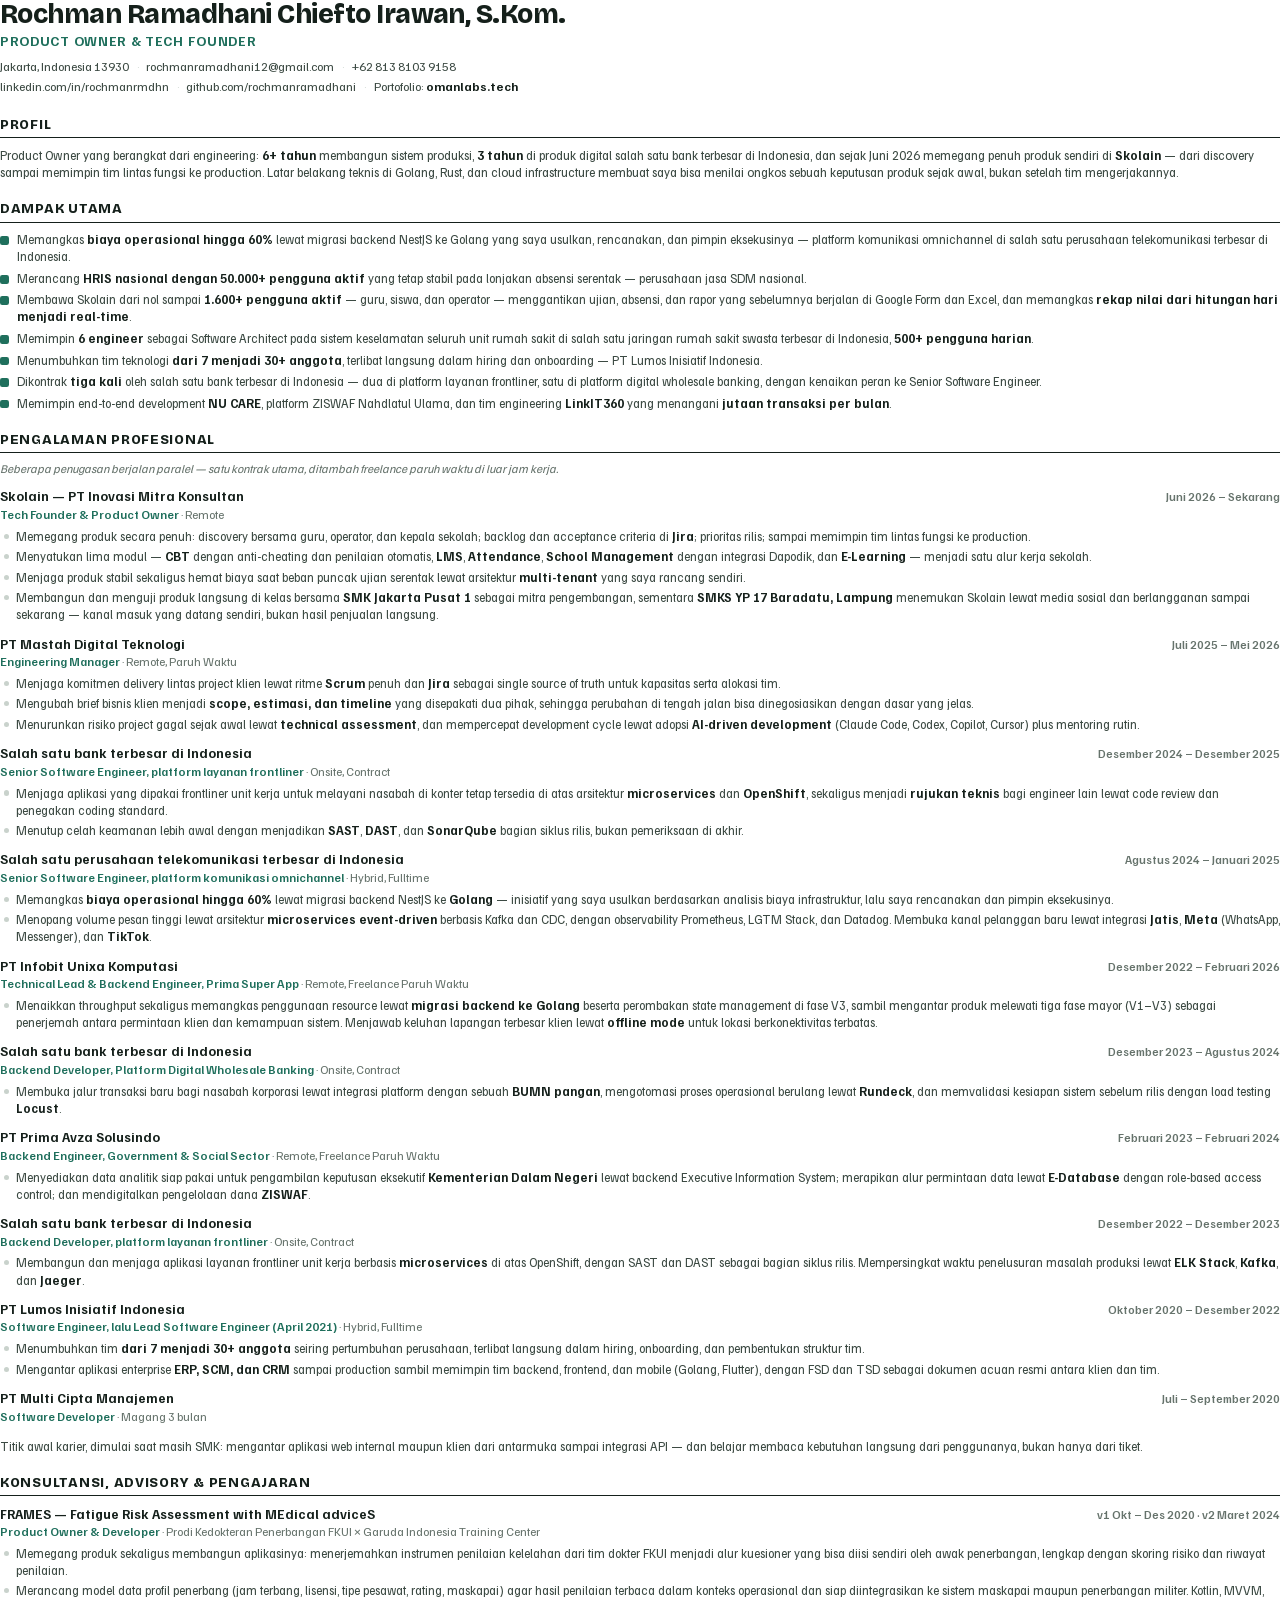
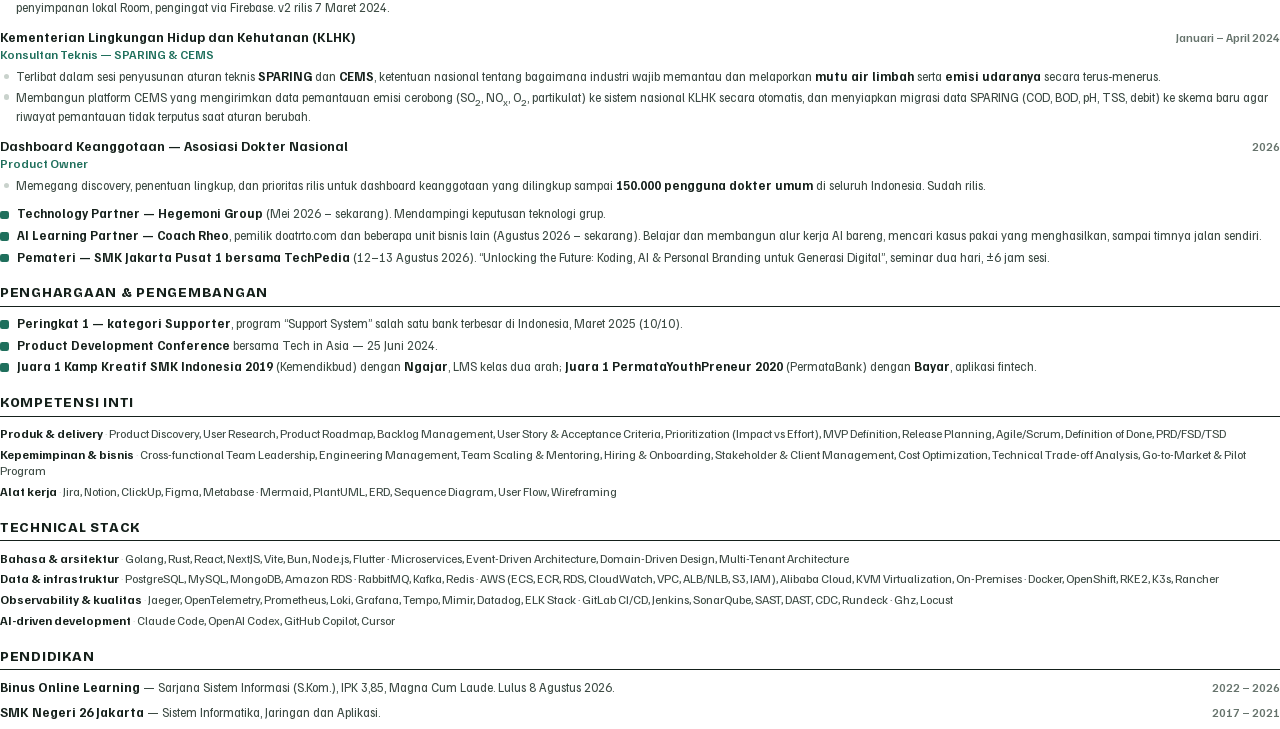
==== commit e6e377d7: "feat(deck): posisi FDE, AI Learning Partner sejak Agustus 2026, slide pemilik bisnis, handle baru" ====
--- a/cv/cv.html
+++ b/cv/cv.html
@@ -251,8 +251,8 @@
 
 <ul class="dampak">
   <li><b>Technology Partner — Hegemoni Group</b> (Mei 2026 – sekarang). Mendampingi keputusan teknologi grup.</li>
-  <li><b>AI Advisor untuk pemilik bisnis — Coach Rheo</b>, pemilik doatrto.com dan beberapa unit bisnis lain (Juli 2025 – sekarang).
-      Memilih kasus pakai AI yang menghasilkan dan mendampingi tim sampai menjalankannya sendiri.</li>
+  <li><b>AI Learning Partner — Coach Rheo</b>, pemilik doatrto.com dan beberapa unit bisnis lain (Agustus 2026 – sekarang).
+      Belajar dan membangun alur kerja AI bareng, mencari kasus pakai yang menghasilkan, sampai timnya jalan sendiri.</li>
   <li><b>Pemateri — SMK Jakarta Pusat 1 bersama TechPedia</b> (12–13 Agustus 2026). “Unlocking the Future: Koding,
       AI &amp; Personal Branding untuk Generasi Digital”, seminar dua hari, ±6 jam sesi.</li>
 </ul>
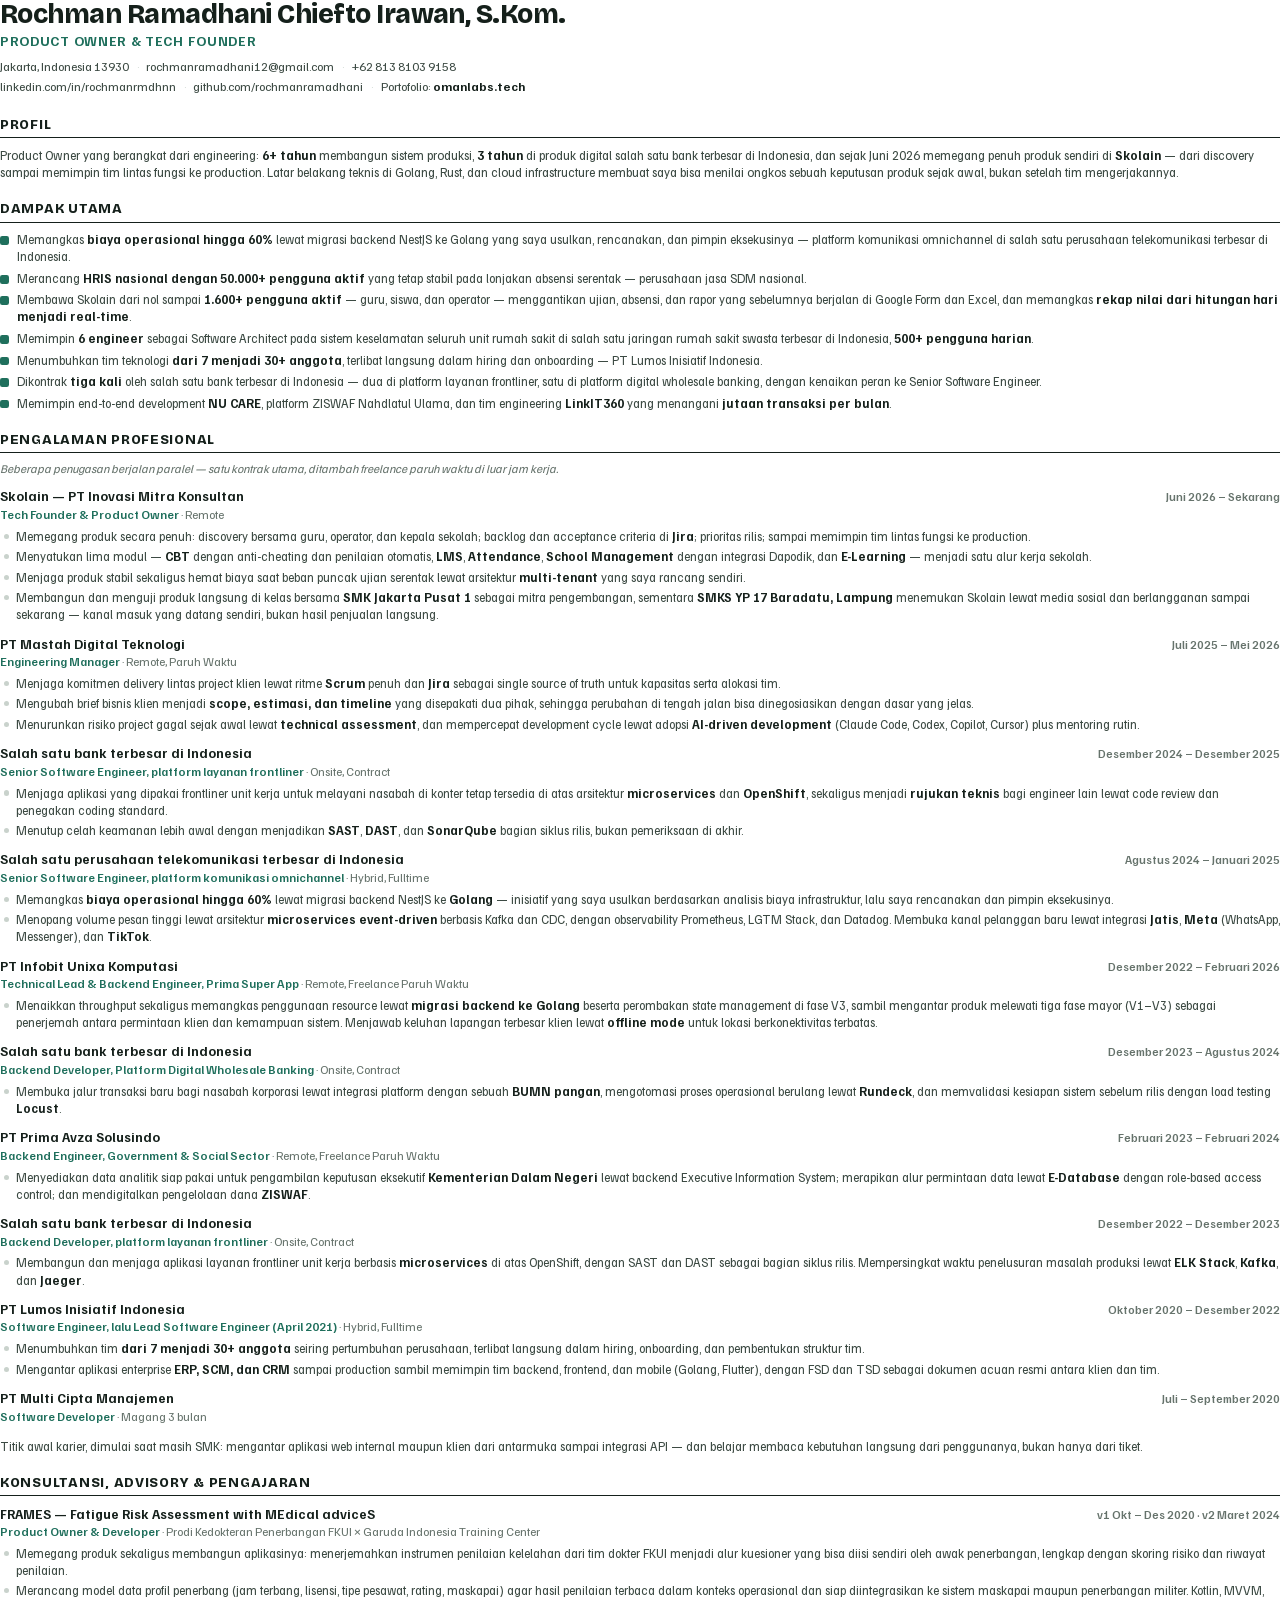
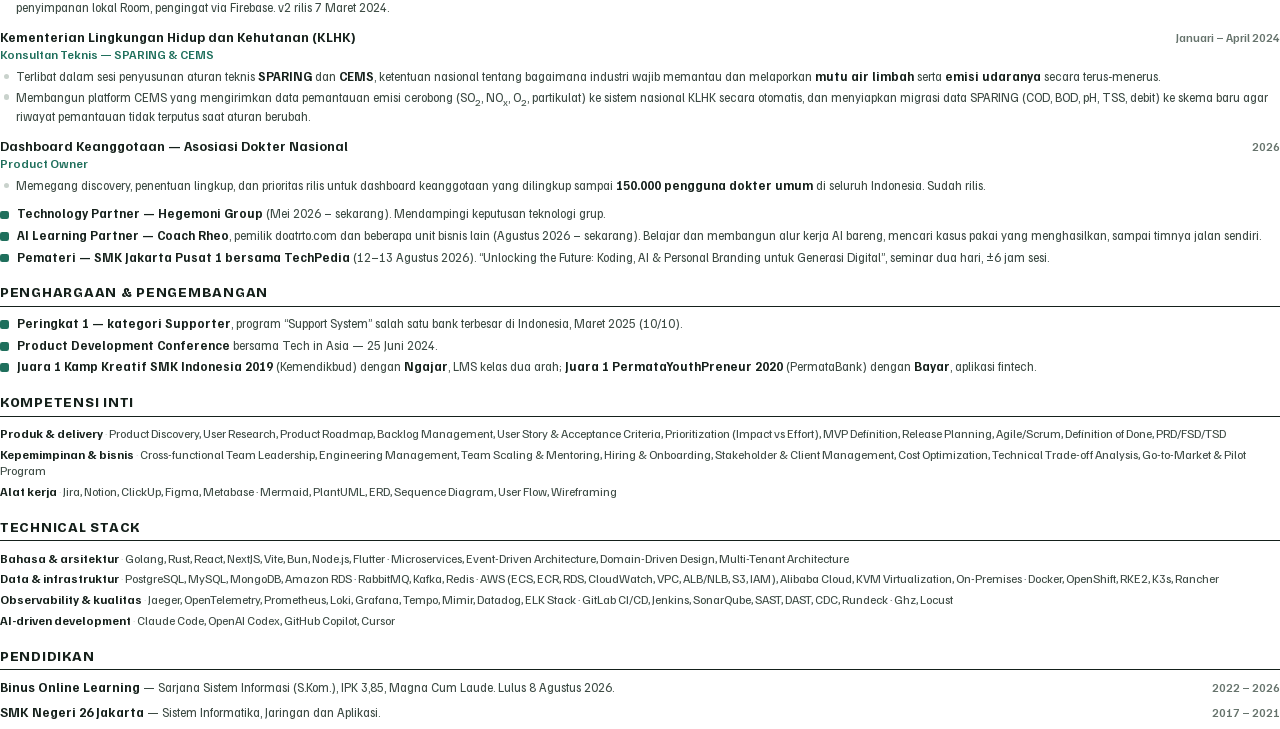
==== commit 9e9cf264: "fix(profil): tautan linkedin ke rochmanrmdhnn" ====
--- a/cv/cv.html
+++ b/cv/cv.html
@@ -14,7 +14,7 @@
     Jakarta, Indonesia 13930
     <span class="sep">·</span> <a href="mailto:rochmanramadhani12@gmail.com">rochmanramadhani12@gmail.com</a>
     <span class="sep">·</span> <a href="https://wa.me/6281381039158">+62 813 8103 9158</a><br>
-    <a href="https://www.linkedin.com/in/rochmanrmdhn">linkedin.com/in/rochmanrmdhn</a>
+    <a href="https://www.linkedin.com/in/rochmanrmdhnn">linkedin.com/in/rochmanrmdhnn</a>
     <span class="sep">·</span> <a href="https://github.com/rochmanramadhani">github.com/rochmanramadhani</a>
     <span class="sep">·</span> Portofolio: <a class="portfolio" href="https://omanlabs.tech">omanlabs.tech</a>
   </p>
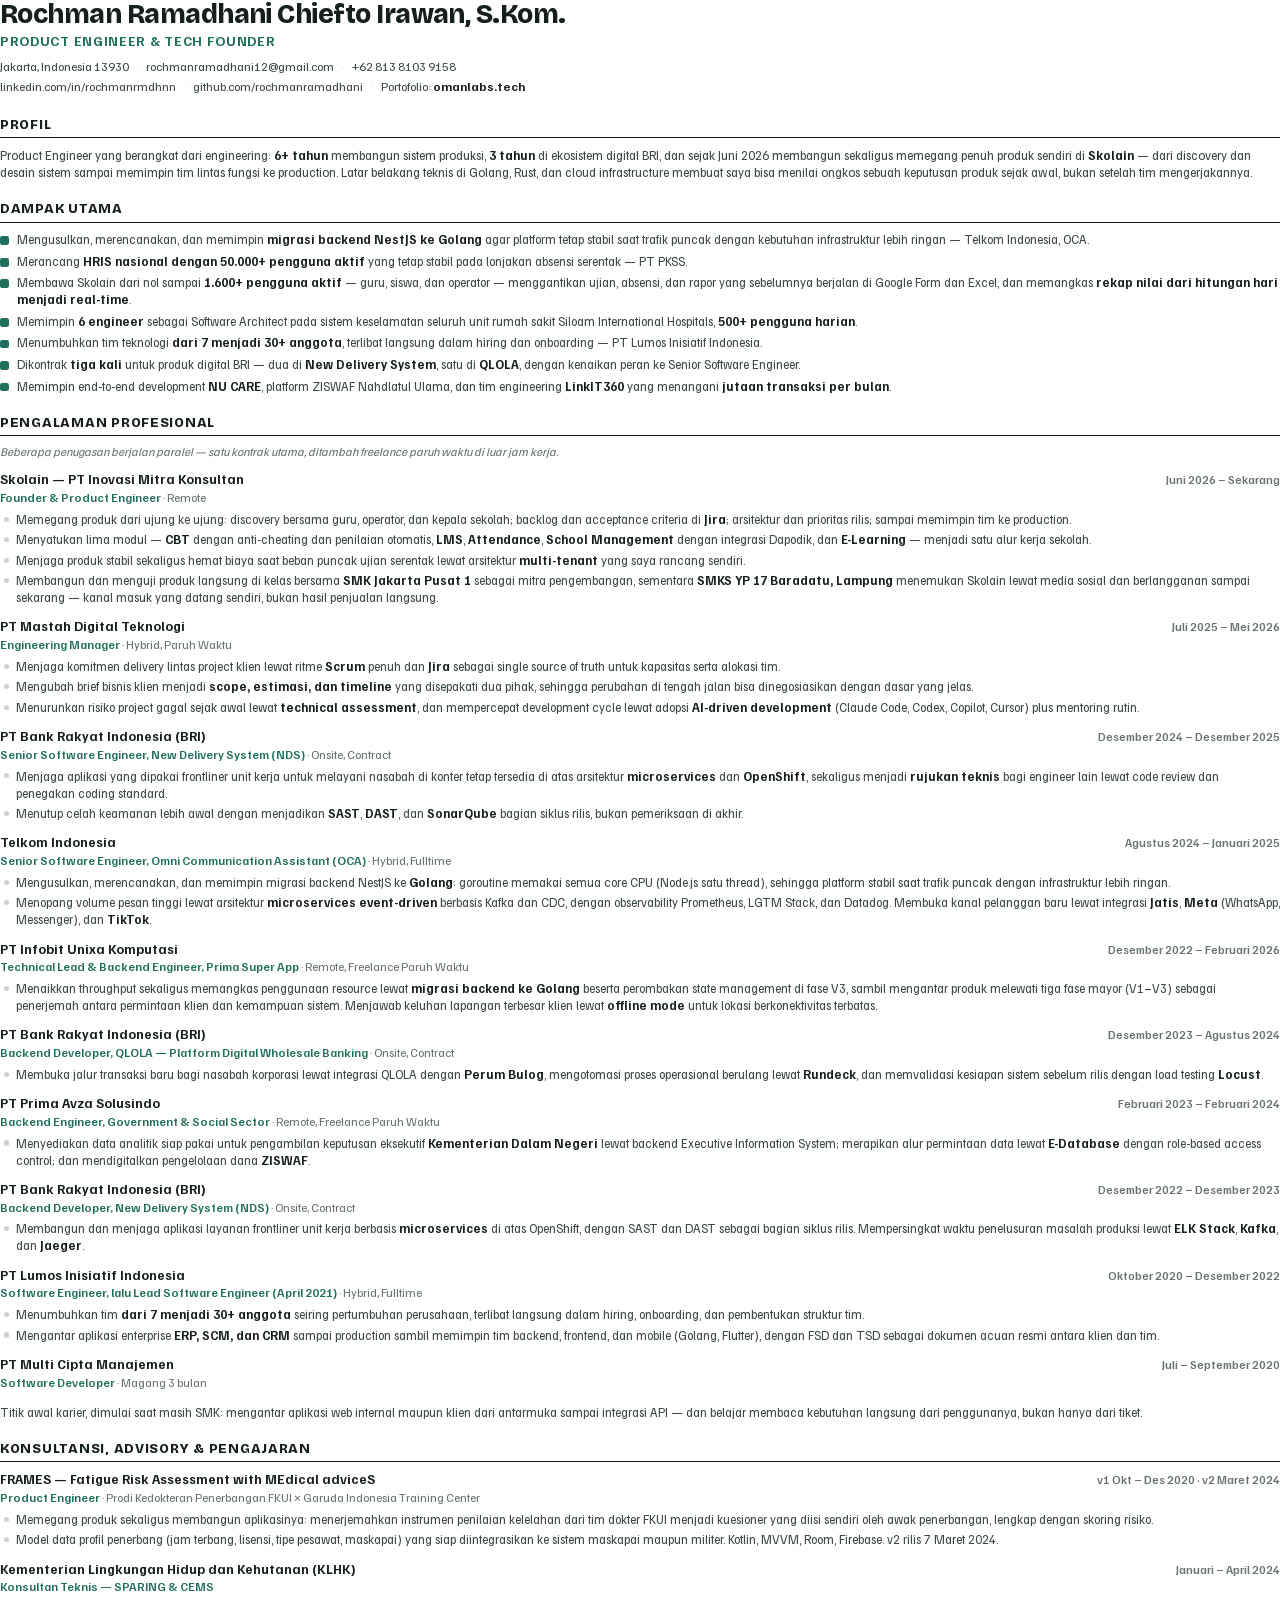
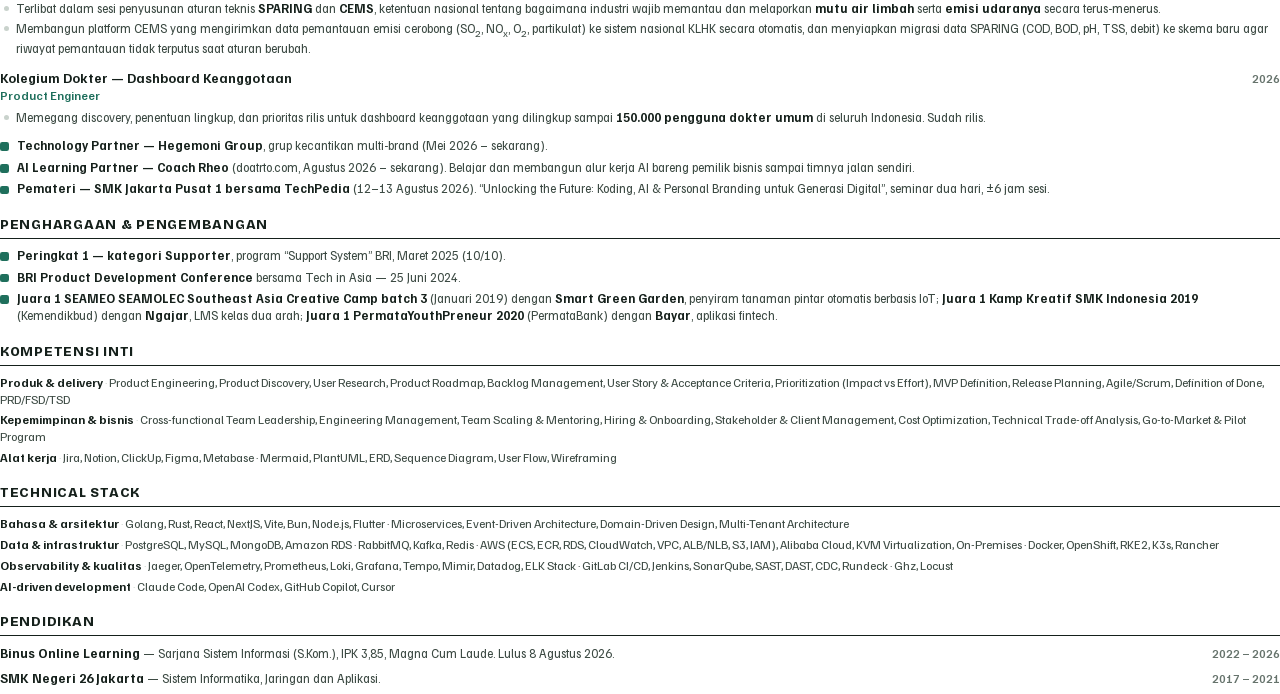
==== commit 9d71f033: "feat: nama asli di deck & CV, Product Engineer, tanpa klaim 60%, SEAMOLEC, JSON-LD & llms.txt" ====
--- a/cv/cv.html
+++ b/cv/cv.html
@@ -9,7 +9,7 @@
 
 <header>
   <h1>Rochman Ramadhani Chiefto Irawan, S.Kom.</h1>
-  <p class="role">Product Owner &amp; Tech Founder</p>
+  <p class="role">Product Engineer &amp; Tech Founder</p>
   <p class="contact">
     Jakarta, Indonesia 13930
     <span class="sep">·</span> <a href="mailto:rochmanramadhani12@gmail.com">rochmanramadhani12@gmail.com</a>
@@ -22,29 +22,28 @@
 
 <h2>Profil</h2>
 <p class="profil">
-  Product Owner yang berangkat dari engineering: <b>6+ tahun</b> membangun sistem produksi, <b>3 tahun</b> di
-  produk digital salah satu bank terbesar di Indonesia, dan sejak Juni 2026 memegang penuh produk sendiri di
-  <b>Skolain</b> — dari discovery sampai memimpin tim lintas fungsi ke production. Latar belakang teknis di Golang,
+  Product Engineer yang berangkat dari engineering: <b>6+ tahun</b> membangun sistem produksi, <b>3 tahun</b> di
+  ekosistem digital BRI, dan sejak Juni 2026 membangun sekaligus memegang penuh produk sendiri di <b>Skolain</b> —
+  dari discovery dan desain sistem sampai memimpin tim lintas fungsi ke production. Latar belakang teknis di Golang,
   Rust, dan cloud infrastructure membuat saya bisa menilai ongkos sebuah keputusan produk sejak awal, bukan
   setelah tim mengerjakannya.
 </p>
 
 <h2>Dampak Utama</h2>
 <ul class="dampak">
-  <li>Memangkas <b>biaya operasional hingga 60%</b> lewat migrasi backend NestJS ke Golang yang saya usulkan,
-      rencanakan, dan pimpin eksekusinya — platform komunikasi omnichannel di salah satu perusahaan
-      telekomunikasi terbesar di Indonesia.</li>
+  <li>Mengusulkan, merencanakan, dan memimpin <b>migrasi backend NestJS ke Golang</b> agar platform tetap stabil
+      saat trafik puncak dengan kebutuhan infrastruktur lebih ringan — Telkom Indonesia, OCA.</li>
   <li>Merancang <b>HRIS nasional dengan 50.000+ pengguna aktif</b> yang tetap stabil pada lonjakan absensi
-      serentak — perusahaan jasa SDM nasional.</li>
+      serentak — PT PKSS.</li>
   <li>Membawa Skolain dari nol sampai <b>1.600+ pengguna aktif</b> — guru, siswa, dan operator — menggantikan
       ujian, absensi, dan rapor yang sebelumnya berjalan di Google Form dan Excel, dan memangkas
       <b>rekap nilai dari hitungan hari menjadi real-time</b>.</li>
   <li>Memimpin <b>6 engineer</b> sebagai Software Architect pada sistem keselamatan seluruh unit rumah sakit
-      di salah satu jaringan rumah sakit swasta terbesar di Indonesia, <b>500+ pengguna harian</b>.</li>
+      Siloam International Hospitals, <b>500+ pengguna harian</b>.</li>
   <li>Menumbuhkan tim teknologi <b>dari 7 menjadi 30+ anggota</b>, terlibat langsung dalam hiring dan
       onboarding — PT Lumos Inisiatif Indonesia.</li>
-  <li>Dikontrak <b>tiga kali</b> oleh salah satu bank terbesar di Indonesia — dua di platform layanan frontliner,
-      satu di platform digital wholesale banking, dengan kenaikan peran ke Senior Software Engineer.</li>
+  <li>Dikontrak <b>tiga kali</b> untuk produk digital BRI — dua di <b>New Delivery System</b>, satu di <b>QLOLA</b>,
+      dengan kenaikan peran ke Senior Software Engineer.</li>
   <li>Memimpin end-to-end development <b>NU CARE</b>, platform ZISWAF Nahdlatul Ulama, dan tim engineering
       <b>LinkIT360</b> yang menangani <b>jutaan transaksi per bulan</b>.</li>
 </ul>
@@ -59,10 +58,10 @@
     <span class="entry-org">Skolain — PT Inovasi Mitra Konsultan</span>
     <span class="entry-when">Juni 2026 – Sekarang</span>
   </div>
-  <p class="entry-role">Tech Founder &amp; Product Owner <span class="mode">· Remote</span></p>
-  <ul>
-    <li>Memegang produk secara penuh: discovery bersama guru, operator, dan kepala sekolah; backlog dan
-        acceptance criteria di <b>Jira</b>; prioritas rilis; sampai memimpin tim lintas fungsi ke production.</li>
+  <p class="entry-role">Founder &amp; Product Engineer <span class="mode">· Remote</span></p>
+  <ul>
+    <li>Memegang produk dari ujung ke ujung: discovery bersama guru, operator, dan kepala sekolah; backlog dan
+        acceptance criteria di <b>Jira</b>; arsitektur dan prioritas rilis; sampai memimpin tim ke production.</li>
     <li>Menyatukan lima modul — <b>CBT</b> dengan anti-cheating dan penilaian otomatis, <b>LMS</b>,
         <b>Attendance</b>, <b>School Management</b> dengan integrasi Dapodik, dan <b>E-Learning</b> — menjadi
         satu alur kerja sekolah.</li>
@@ -79,7 +78,7 @@
     <span class="entry-org">PT Mastah Digital Teknologi</span>
     <span class="entry-when">Juli 2025 – Mei 2026</span>
   </div>
-  <p class="entry-role">Engineering Manager <span class="mode">· Remote, Paruh Waktu</span></p>
+  <p class="entry-role">Engineering Manager <span class="mode">· Hybrid, Paruh Waktu</span></p>
   <ul>
     <li>Menjaga komitmen delivery lintas project klien lewat ritme <b>Scrum</b> penuh dan <b>Jira</b> sebagai
         single source of truth untuk kapasitas serta alokasi tim.</li>
@@ -92,10 +91,10 @@
 
 <div class="entry">
   <div class="entry-head">
-    <span class="entry-org">Salah satu bank terbesar di Indonesia</span>
+    <span class="entry-org">PT Bank Rakyat Indonesia (BRI)</span>
     <span class="entry-when">Desember 2024 – Desember 2025</span>
   </div>
-  <p class="entry-role">Senior Software Engineer, platform layanan frontliner <span class="mode">· Onsite, Contract</span></p>
+  <p class="entry-role">Senior Software Engineer, New Delivery System (NDS) <span class="mode">· Onsite, Contract</span></p>
   <ul>
     <li>Menjaga aplikasi yang dipakai frontliner unit kerja untuk melayani nasabah di konter tetap tersedia
         di atas arsitektur <b>microservices</b> dan <b>OpenShift</b>, sekaligus menjadi <b>rujukan teknis</b>
@@ -107,13 +106,13 @@
 
 <div class="entry">
   <div class="entry-head">
-    <span class="entry-org">Salah satu perusahaan telekomunikasi terbesar di Indonesia</span>
+    <span class="entry-org">Telkom Indonesia</span>
     <span class="entry-when">Agustus 2024 – Januari 2025</span>
   </div>
-  <p class="entry-role">Senior Software Engineer, platform komunikasi omnichannel <span class="mode">· Hybrid, Fulltime</span></p>
-  <ul>
-    <li>Memangkas <b>biaya operasional hingga 60%</b> lewat migrasi backend NestJS ke <b>Golang</b> — inisiatif
-        yang saya usulkan berdasarkan analisis biaya infrastruktur, lalu saya rencanakan dan pimpin eksekusinya.</li>
+  <p class="entry-role">Senior Software Engineer, Omni Communication Assistant (OCA) <span class="mode">· Hybrid, Fulltime</span></p>
+  <ul>
+    <li>Mengusulkan, merencanakan, dan memimpin migrasi backend NestJS ke <b>Golang</b>: goroutine memakai semua core
+        CPU (Node.js satu thread), sehingga platform stabil saat trafik puncak dengan infrastruktur lebih ringan.</li>
     <li>Menopang volume pesan tinggi lewat arsitektur <b>microservices event-driven</b> berbasis Kafka dan CDC,
         dengan observability Prometheus, LGTM Stack, dan Datadog. Membuka kanal pelanggan baru lewat integrasi
         <b>Jatis</b>, <b>Meta</b> (WhatsApp, Messenger), dan <b>TikTok</b>.</li>
@@ -137,12 +136,12 @@
 
 <div class="entry">
   <div class="entry-head">
-    <span class="entry-org">Salah satu bank terbesar di Indonesia</span>
+    <span class="entry-org">PT Bank Rakyat Indonesia (BRI)</span>
     <span class="entry-when">Desember 2023 – Agustus 2024</span>
   </div>
-  <p class="entry-role">Backend Developer, Platform Digital Wholesale Banking <span class="mode">· Onsite, Contract</span></p>
-  <ul>
-    <li>Membuka jalur transaksi baru bagi nasabah korporasi lewat integrasi platform dengan sebuah <b>BUMN pangan</b>,
+  <p class="entry-role">Backend Developer, QLOLA — Platform Digital Wholesale Banking <span class="mode">· Onsite, Contract</span></p>
+  <ul>
+    <li>Membuka jalur transaksi baru bagi nasabah korporasi lewat integrasi QLOLA dengan <b>Perum Bulog</b>,
         mengotomasi proses operasional berulang lewat <b>Rundeck</b>, dan memvalidasi kesiapan sistem sebelum rilis
         dengan load testing <b>Locust</b>.</li>
   </ul>
@@ -164,10 +163,10 @@
 
 <div class="entry">
   <div class="entry-head">
-    <span class="entry-org">Salah satu bank terbesar di Indonesia</span>
+    <span class="entry-org">PT Bank Rakyat Indonesia (BRI)</span>
     <span class="entry-when">Desember 2022 – Desember 2023</span>
   </div>
-  <p class="entry-role">Backend Developer, platform layanan frontliner <span class="mode">· Onsite, Contract</span></p>
+  <p class="entry-role">Backend Developer, New Delivery System (NDS) <span class="mode">· Onsite, Contract</span></p>
   <ul>
     <li>Membangun dan menjaga aplikasi layanan frontliner unit kerja berbasis <b>microservices</b> di atas
         OpenShift, dengan SAST dan DAST sebagai bagian siklus rilis. Mempersingkat waktu penelusuran masalah
@@ -209,14 +208,12 @@
     <span class="entry-org">FRAMES — Fatigue Risk Assessment with MEdical adviceS</span>
     <span class="entry-when">v1 Okt – Des 2020 · v2 Maret 2024</span>
   </div>
-  <p class="entry-role">Product Owner &amp; Developer <span class="mode">· Prodi Kedokteran Penerbangan FKUI × Garuda Indonesia Training Center</span></p>
+  <p class="entry-role">Product Engineer <span class="mode">· Prodi Kedokteran Penerbangan FKUI × Garuda Indonesia Training Center</span></p>
   <ul>
     <li>Memegang produk sekaligus membangun aplikasinya: menerjemahkan instrumen penilaian kelelahan dari tim
-        dokter FKUI menjadi alur kuesioner yang bisa diisi sendiri oleh awak penerbangan, lengkap dengan
-        skoring risiko dan riwayat penilaian.</li>
-    <li>Merancang model data profil penerbang (jam terbang, lisensi, tipe pesawat, rating, maskapai) agar hasil
-        penilaian terbaca dalam konteks operasional dan siap diintegrasikan ke sistem maskapai maupun penerbangan
-        militer. Kotlin, MVVM, penyimpanan lokal Room, pengingat via Firebase. v2 rilis 7 Maret 2024.</li>
+        dokter FKUI menjadi kuesioner yang diisi sendiri oleh awak penerbangan, lengkap dengan skoring risiko.</li>
+    <li>Model data profil penerbang (jam terbang, lisensi, tipe pesawat, maskapai) yang siap diintegrasikan ke sistem
+        maskapai maupun militer. Kotlin, MVVM, Room, Firebase. v2 rilis 7 Maret 2024.</li>
   </ul>
 </div>
 
@@ -239,10 +236,10 @@
 
 <div class="entry">
   <div class="entry-head">
-    <span class="entry-org">Dashboard Keanggotaan — Asosiasi Dokter Nasional</span>
+    <span class="entry-org">Kolegium Dokter — Dashboard Keanggotaan</span>
     <span class="entry-when">2026</span>
   </div>
-  <p class="entry-role">Product Owner</p>
+  <p class="entry-role">Product Engineer</p>
   <ul>
     <li>Memegang discovery, penentuan lingkup, dan prioritas rilis untuk dashboard keanggotaan yang dilingkup
         sampai <b>150.000 pengguna dokter umum</b> di seluruh Indonesia. Sudah rilis.</li>
@@ -250,24 +247,25 @@
 </div>
 
 <ul class="dampak">
-  <li><b>Technology Partner — Hegemoni Group</b> (Mei 2026 – sekarang). Mendampingi keputusan teknologi grup.</li>
-  <li><b>AI Learning Partner — Coach Rheo</b>, pemilik doatrto.com dan beberapa unit bisnis lain (Agustus 2026 – sekarang).
-      Belajar dan membangun alur kerja AI bareng, mencari kasus pakai yang menghasilkan, sampai timnya jalan sendiri.</li>
+  <li><b>Technology Partner — Hegemoni Group</b>, grup kecantikan multi-brand (Mei 2026 – sekarang).</li>
+  <li><b>AI Learning Partner — Coach Rheo</b> (doatrto.com, Agustus 2026 – sekarang). Belajar dan membangun alur kerja
+      AI bareng pemilik bisnis sampai timnya jalan sendiri.</li>
   <li><b>Pemateri — SMK Jakarta Pusat 1 bersama TechPedia</b> (12–13 Agustus 2026). “Unlocking the Future: Koding,
       AI &amp; Personal Branding untuk Generasi Digital”, seminar dua hari, ±6 jam sesi.</li>
 </ul>
 
 <h2>Penghargaan &amp; Pengembangan</h2>
 <ul class="dampak">
-  <li><b>Peringkat 1 — kategori Supporter</b>, program “Support System” salah satu bank terbesar di Indonesia, Maret 2025 (10/10).</li>
-  <li><b>Product Development Conference</b> bersama Tech in Asia — 25 Juni 2024.</li>
-  <li><b>Juara 1 Kamp Kreatif SMK Indonesia 2019</b> (Kemendikbud) dengan <b>Ngajar</b>, LMS kelas dua arah;
-      <b>Juara 1 PermataYouthPreneur 2020</b> (PermataBank) dengan <b>Bayar</b>, aplikasi fintech.</li>
+  <li><b>Peringkat 1 — kategori Supporter</b>, program “Support System” BRI, Maret 2025 (10/10).</li>
+  <li><b>BRI Product Development Conference</b> bersama Tech in Asia — 25 Juni 2024.</li>
+  <li><b>Juara 1 SEAMEO SEAMOLEC Southeast Asia Creative Camp batch 3</b> (Januari 2019) dengan <b>Smart Green Garden</b>,
+      penyiram tanaman pintar otomatis berbasis IoT; <b>Juara 1 Kamp Kreatif SMK Indonesia 2019</b> (Kemendikbud) dengan
+      <b>Ngajar</b>, LMS kelas dua arah; <b>Juara 1 PermataYouthPreneur 2020</b> (PermataBank) dengan <b>Bayar</b>, aplikasi fintech.</li>
 </ul>
 
 <h2>Kompetensi Inti</h2>
 <div class="rows">
-  <div class="row"><span class="k">Produk &amp; delivery</span>Product Discovery, User Research, Product Roadmap, Backlog Management, User Story &amp; Acceptance Criteria, Prioritization (Impact vs Effort), MVP Definition, Release Planning, Agile/Scrum, Definition of Done, PRD/FSD/TSD</div>
+  <div class="row"><span class="k">Produk &amp; delivery</span>Product Engineering, Product Discovery, User Research, Product Roadmap, Backlog Management, User Story &amp; Acceptance Criteria, Prioritization (Impact vs Effort), MVP Definition, Release Planning, Agile/Scrum, Definition of Done, PRD/FSD/TSD</div>
   <div class="row"><span class="k">Kepemimpinan &amp; bisnis</span>Cross-functional Team Leadership, Engineering Management, Team Scaling &amp; Mentoring, Hiring &amp; Onboarding, Stakeholder &amp; Client Management, Cost Optimization, Technical Trade-off Analysis, Go-to-Market &amp; Pilot Program</div>
   <div class="row"><span class="k">Alat kerja</span>Jira, Notion, ClickUp, Figma, Metabase · Mermaid, PlantUML, ERD, Sequence Diagram, User Flow, Wireframing</div>
 </div>
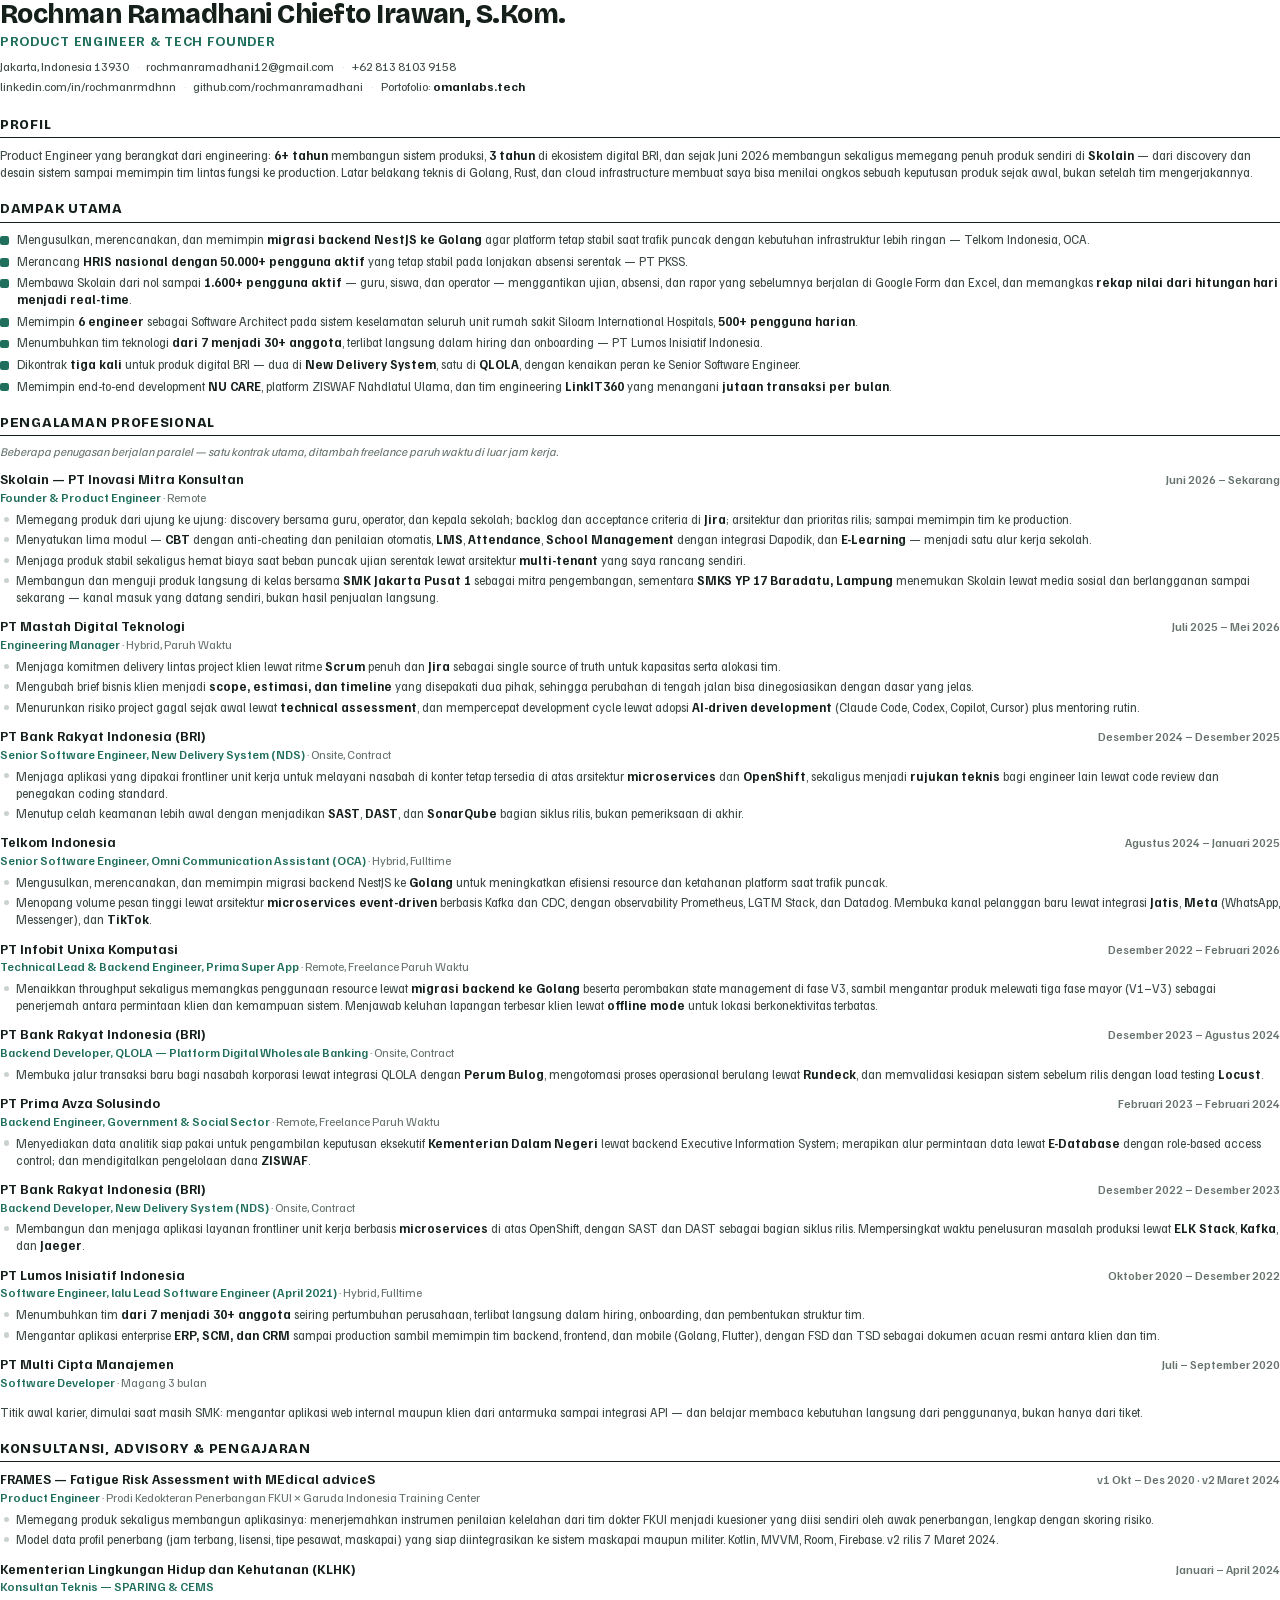
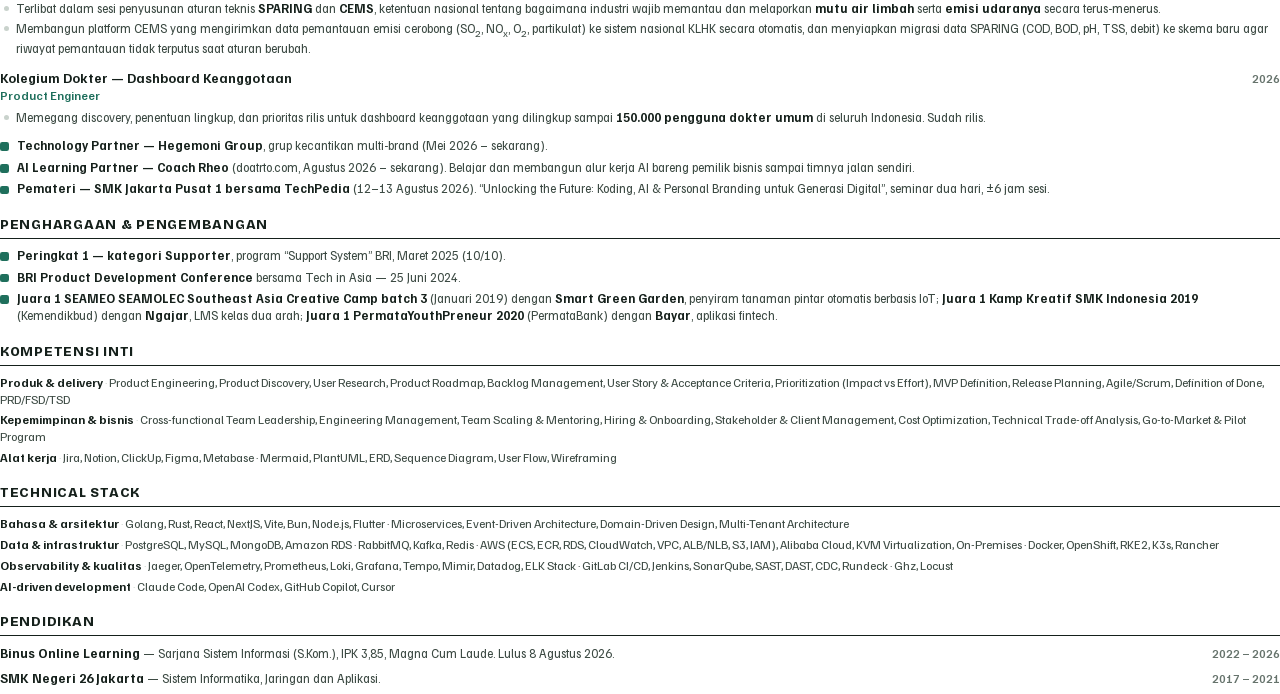
==== commit 4599af93: "fix(profil): bedakan tujuan migrasi dari hasil pengukuran" ====
--- a/cv/cv.html
+++ b/cv/cv.html
@@ -111,8 +111,8 @@
   </div>
   <p class="entry-role">Senior Software Engineer, Omni Communication Assistant (OCA) <span class="mode">· Hybrid, Fulltime</span></p>
   <ul>
-    <li>Mengusulkan, merencanakan, dan memimpin migrasi backend NestJS ke <b>Golang</b>: goroutine memakai semua core
-        CPU (Node.js satu thread), sehingga platform stabil saat trafik puncak dengan infrastruktur lebih ringan.</li>
+    <li>Mengusulkan, merencanakan, dan memimpin migrasi backend NestJS ke <b>Golang</b> untuk meningkatkan
+        efisiensi resource dan ketahanan platform saat trafik puncak.</li>
     <li>Menopang volume pesan tinggi lewat arsitektur <b>microservices event-driven</b> berbasis Kafka dan CDC,
         dengan observability Prometheus, LGTM Stack, dan Datadog. Membuka kanal pelanggan baru lewat integrasi
         <b>Jatis</b>, <b>Meta</b> (WhatsApp, Messenger), dan <b>TikTok</b>.</li>
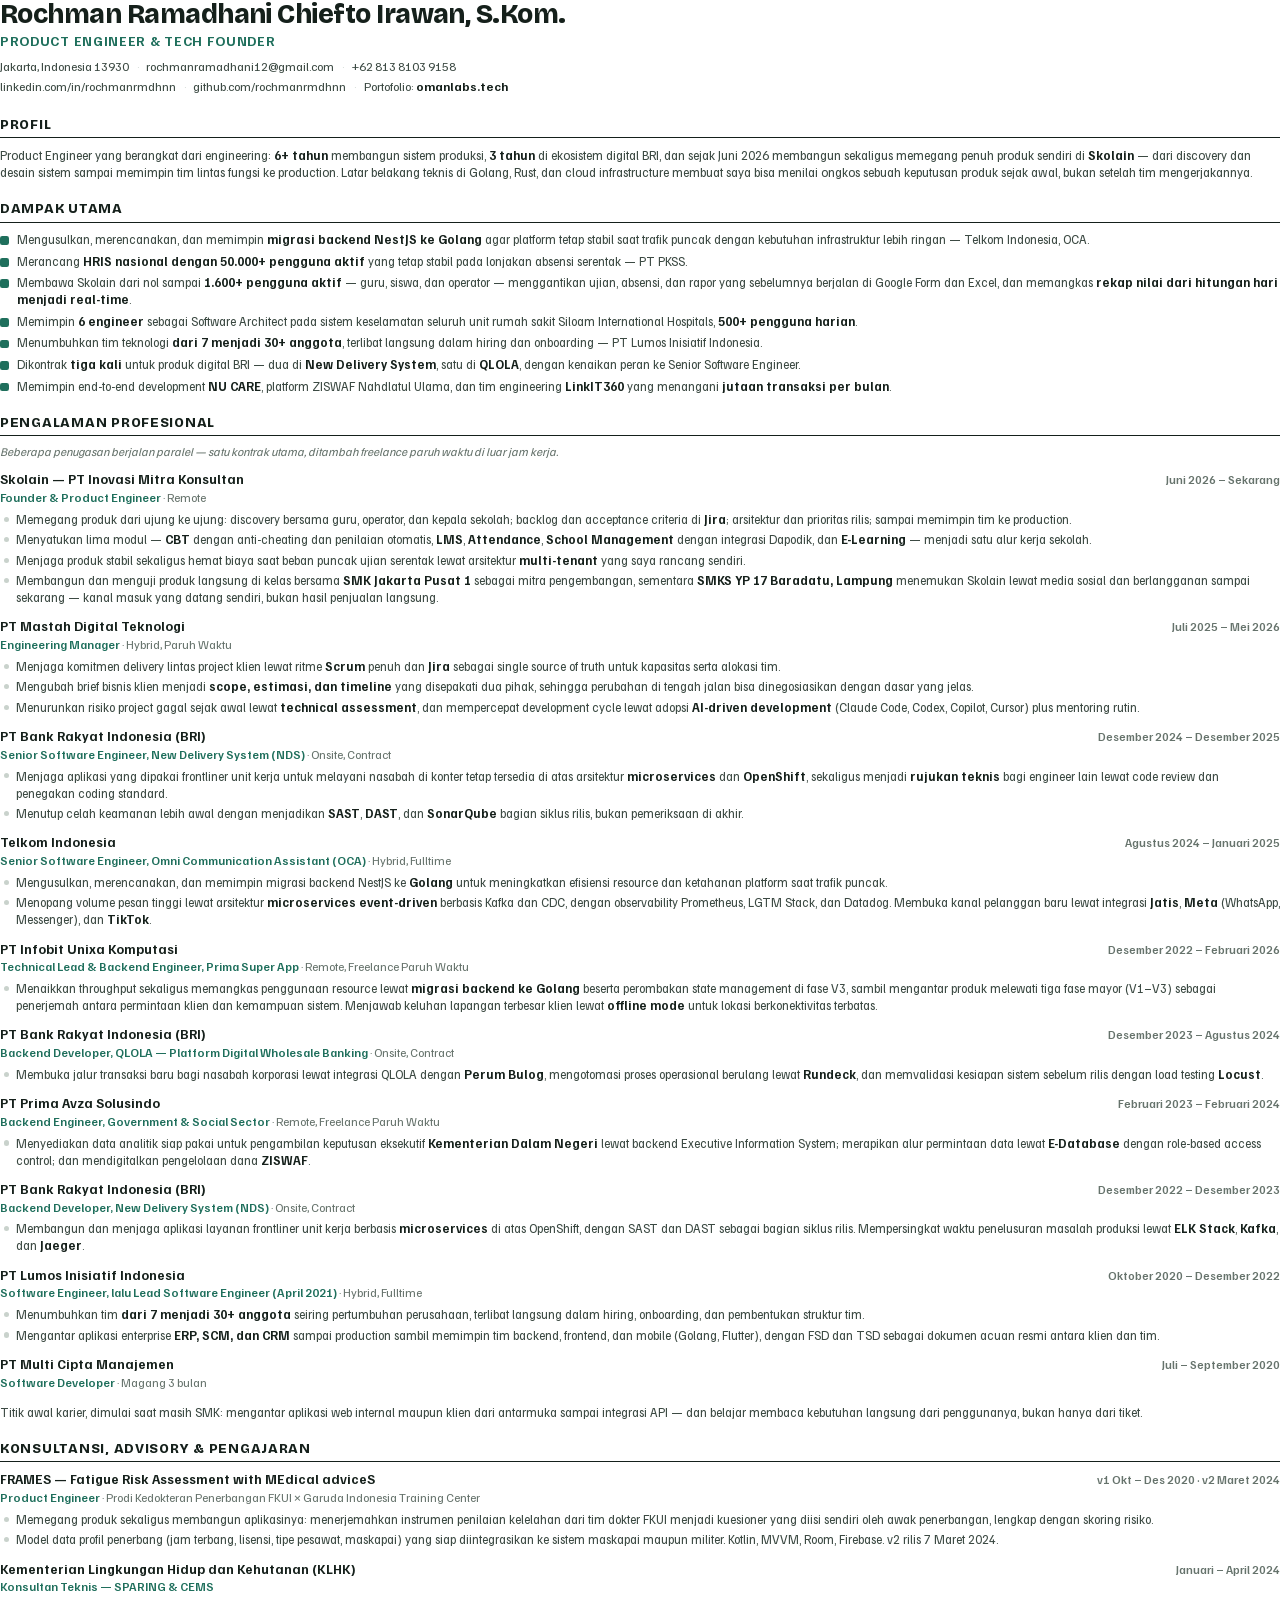
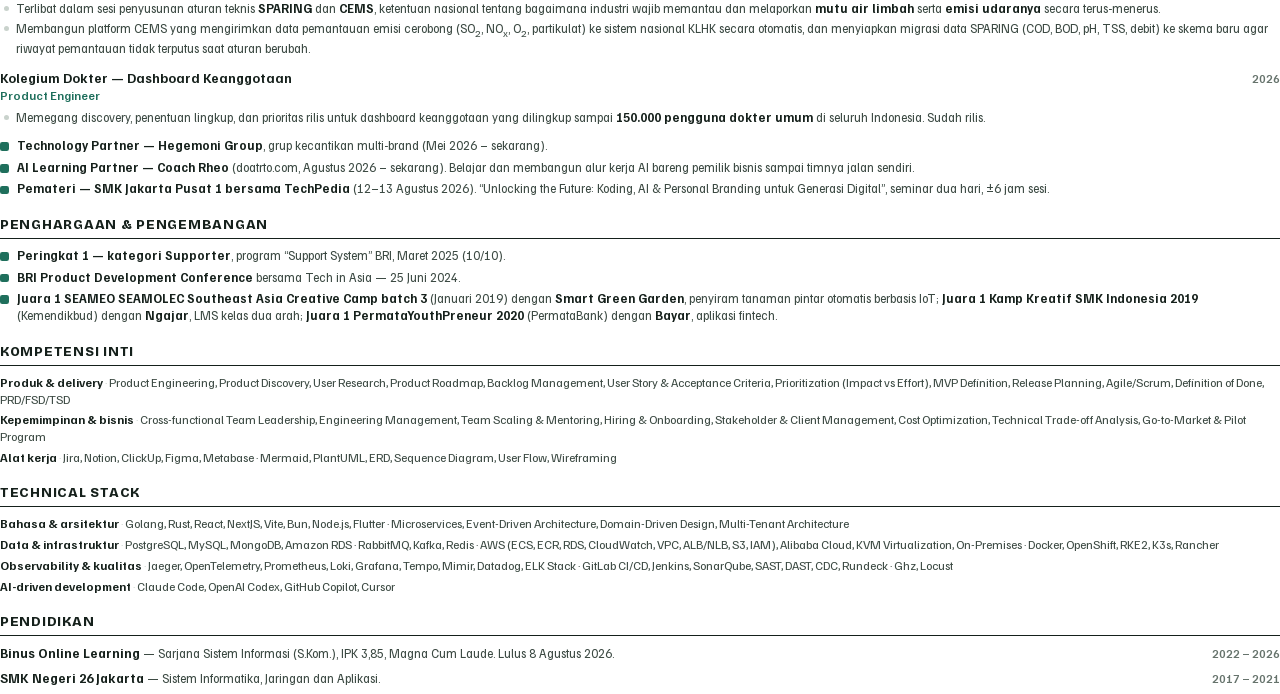
==== commit cace9268: "docs: ganti handle GitHub ke rochmanrmdhnn dan bangun ulang PDF CV" ====
--- a/cv/cv.html
+++ b/cv/cv.html
@@ -15,7 +15,7 @@
     <span class="sep">·</span> <a href="mailto:rochmanramadhani12@gmail.com">rochmanramadhani12@gmail.com</a>
     <span class="sep">·</span> <a href="https://wa.me/6281381039158">+62 813 8103 9158</a><br>
     <a href="https://www.linkedin.com/in/rochmanrmdhnn">linkedin.com/in/rochmanrmdhnn</a>
-    <span class="sep">·</span> <a href="https://github.com/rochmanramadhani">github.com/rochmanramadhani</a>
+    <span class="sep">·</span> <a href="https://github.com/rochmanrmdhnn">github.com/rochmanrmdhnn</a>
     <span class="sep">·</span> Portofolio: <a class="portfolio" href="https://omanlabs.tech">omanlabs.tech</a>
   </p>
 </header>
